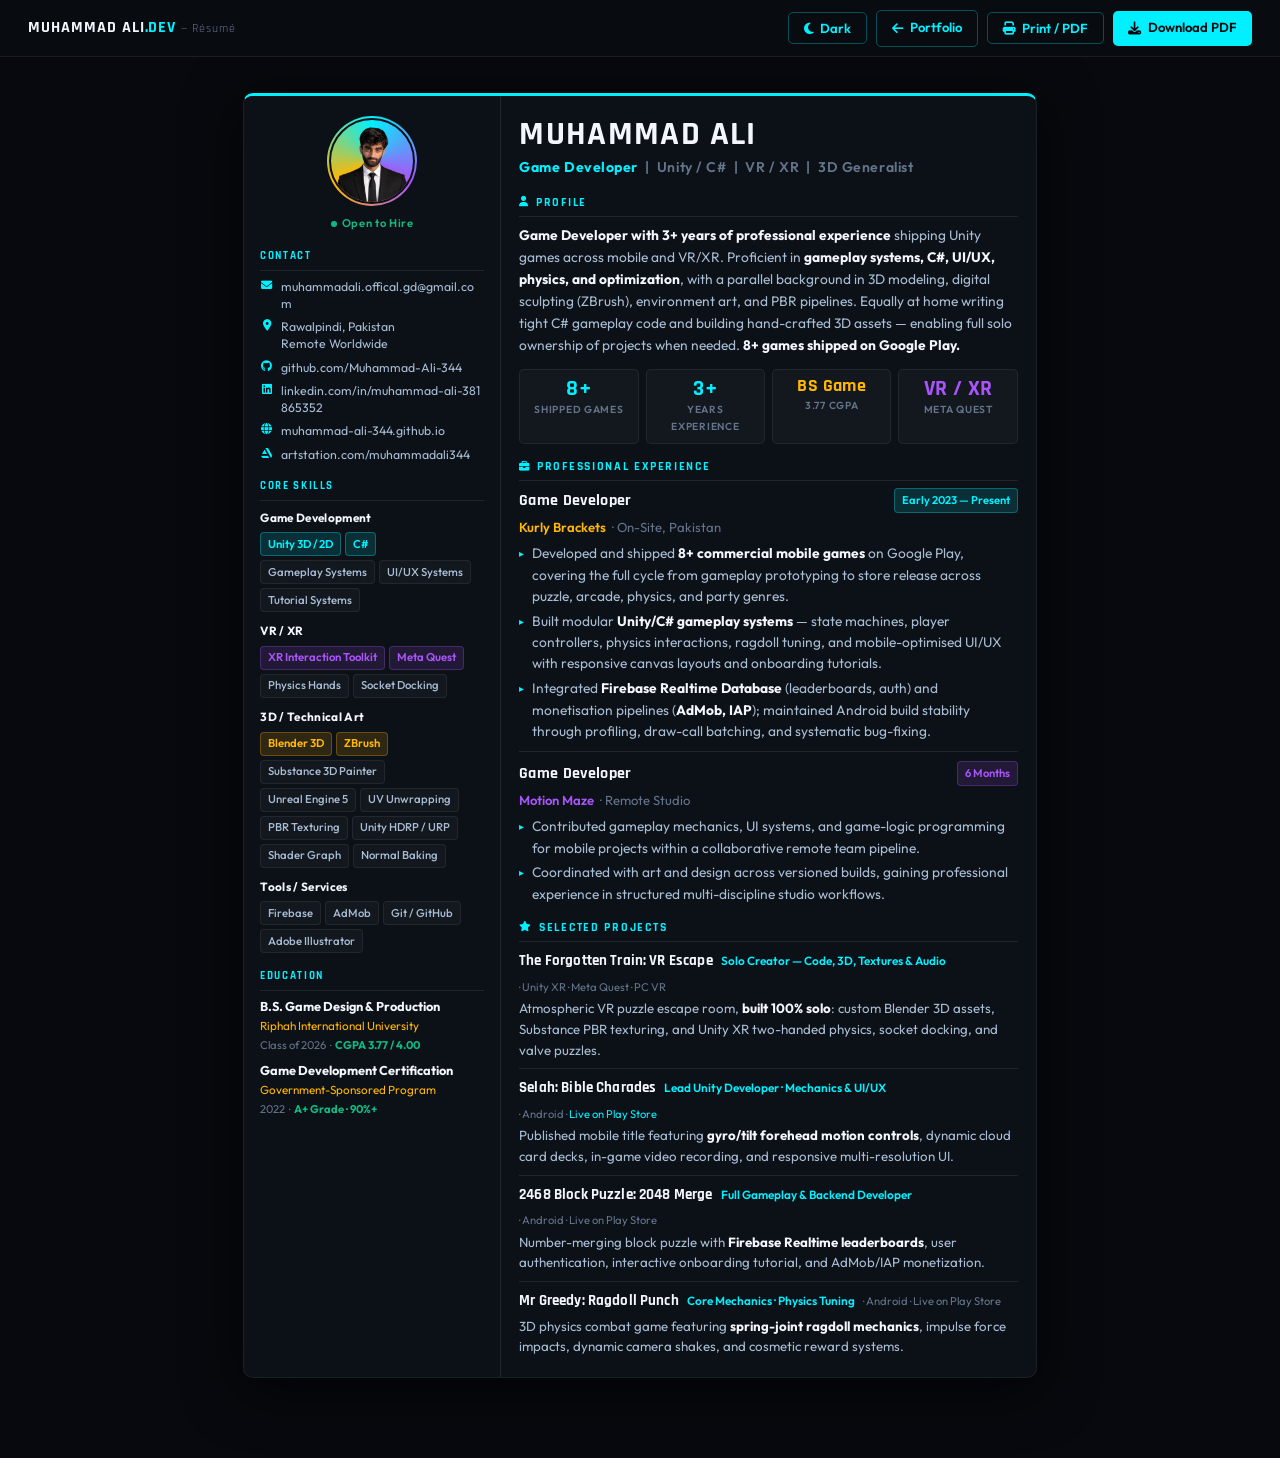
==== cv.html @ cc7f24a0 "Visual Theme Architecture" ====
<!DOCTYPE html>
<html lang="en">
<head>
  <meta charset="UTF-8">
  <meta name="viewport" content="width=device-width, initial-scale=1.0">
  <meta name="description" content="Muhammad Ali — Game Developer & 3D Generalist. Resume / CV.">
  <title>Muhammad Ali — CV</title>

  <!-- Early Theme Detection to match portfolio and prevent FOUC -->
  <script>
    (function() {
      try {
        const savedTheme = localStorage.getItem('portfolio-theme');
        if (savedTheme === 'light') {
          document.documentElement.setAttribute('data-theme', 'light');
        } else {
          document.documentElement.setAttribute('data-theme', 'dark');
        }
      } catch (e) {}
    })();
  </script>

  <link rel="preconnect" href="https://fonts.googleapis.com">
  <link rel="preconnect" href="https://fonts.gstatic.com" crossorigin>
  <link href="https://fonts.googleapis.com/css2?family=Outfit:wght@300;400;500;600;700&family=Rajdhani:wght@600;700;800&display=swap" rel="stylesheet">
  <link rel="stylesheet" href="https://cdnjs.cloudflare.com/ajax/libs/font-awesome/6.4.0/css/all.min.css">

  <style>
    /* ============================================================
       THEME VARIABLES — Exact match to portfolio design tokens
       Default / Dark Mode:
       ============================================================ */
    :root,
    [data-theme="dark"] {
      /* Backgrounds */
      --bg-page:        #07090e;
      --bg-sidebar:     #0c1017;
      --bg-main:        #0c1017;
      --bg-card:        rgba(255, 255, 255, 0.03);
      --bg-bar:         rgba(9, 12, 18, 0.94);
      --box-shadow:     0 10px 56px rgba(0, 0, 0, 0.75);

      /* Accents */
      --cyan:           #00f0ff;
      --cyan-dim:       rgba(0, 240, 255, 0.14);
      --cyan-border:    rgba(0, 240, 255, 0.30);
      --amber:          #ffb703;
      --amber-dim:      rgba(255, 183, 3, 0.14);
      --amber-border:   rgba(255, 183, 3, 0.28);
      --purple:         #a855f7;
      --purple-dim:     rgba(168, 85, 247, 0.14);
      --purple-border:  rgba(168, 85, 247, 0.28);
      --green:          #10b981;

      /* Text */
      --t-hi:           #f3f6fc;
      --t-body:         #a8bdd4;
      --t-dim:          #64748b;
      --t-inv:          #07090e;

      /* Borders */
      --b-soft:         rgba(255, 255, 255, 0.07);
      --b-rule:         rgba(255, 255, 255, 0.09);
      --photo-border:   #0c1017;
    }

    /* ============================================================
       LIGHT THEME — Exact match to portfolio light theme
       ============================================================ */
    [data-theme="light"] {
      /* Pure White & Clean Slate Palette matching portfolio */
      --bg-page:        #f4f6fb;
      --bg-sidebar:     #f8fafc;
      --bg-main:        #ffffff;
      --bg-card:        rgba(15, 23, 42, 0.035);
      --bg-bar:         rgba(255, 255, 255, 0.95);
      --box-shadow:     0 12px 40px rgba(15, 23, 42, 0.08);

      /* High-Contrast Accessible Cyber Accents matching portfolio */
      --cyan:           #0077b6;
      --cyan-dim:       rgba(0, 119, 182, 0.10);
      --cyan-border:    rgba(0, 119, 182, 0.28);
      --amber:          #d97706;
      --amber-dim:      rgba(217, 119, 6, 0.12);
      --amber-border:   rgba(217, 119, 6, 0.28);
      --purple:         #7c3aed;
      --purple-dim:     rgba(124, 58, 237, 0.10);
      --purple-border:  rgba(124, 58, 237, 0.28);
      --green:          #059669;

      /* High-Contrast Dark Typography matching portfolio */
      --t-hi:           #090d16;
      --t-body:         #334155;
      --t-dim:          #64748b;
      --t-inv:          #ffffff;

      /* Subtle Light Borders */
      --b-soft:         rgba(15, 23, 42, 0.08);
      --b-rule:         rgba(15, 23, 42, 0.10);
      --photo-border:   #f8fafc;
    }

    /* Type & Layout Constants */
    :root {
      --f-head:       'Rajdhani', sans-serif;
      --f-body:       'Outfit', sans-serif;
      --r-sm:         5px;
      --r-md:         10px;
      --page-w:       210mm;
      --sidebar-w:    68mm;
    }

    /* ============================================================
       RESET & SMOOTH TRANSITION
       ============================================================ */
    *, *::before, *::after { box-sizing: border-box; margin: 0; padding: 0; }

    /* Base = 16px. Every rem value in the file is relative to this. */
    html { font-size: 16px; }

    body {
      font-family: var(--f-body);
      background: var(--bg-page);
      color: var(--t-body);
      line-height: 1.65;
      -webkit-font-smoothing: antialiased;
      transition: background-color 0.3s ease, color 0.3s ease;
    }
    a { color: var(--cyan); text-decoration: none; transition: color 0.2s ease; }
    a:hover { text-decoration: underline; }
    ul { list-style: none; }

    /* ============================================================
       WEB ACTION BAR  (hidden at print)
       ============================================================ */
    .web-bar {
      position: sticky; top: 0; z-index: 50;
      display: flex; align-items: center; justify-content: space-between;
      padding: 0.6rem 1.75rem;
      background: var(--bg-bar);
      backdrop-filter: blur(14px);
      -webkit-backdrop-filter: blur(14px);
      border-bottom: 1px solid var(--b-soft);
      gap: 1rem;
      transition: background-color 0.3s ease, border-color 0.3s ease;
    }
    .web-bar-brand {
      font-family: var(--f-head); font-size: 1rem; font-weight: 700;
      color: var(--t-hi); letter-spacing: 0.06em;
      transition: color 0.3s ease;
    }
    .web-bar-brand span { color: var(--cyan); }
    .web-bar-actions { display: flex; gap: 0.55rem; align-items: center; }
    .wb-btn {
      display: inline-flex; align-items: center; gap: 0.4rem;
      padding: 0.42rem 0.95rem; border-radius: var(--r-sm);
      font-family: var(--f-body); font-size: 0.82rem; font-weight: 600;
      cursor: pointer; border: none; transition: all 0.25s ease; text-decoration: none;
    }
    .wb-outline {
      background: transparent; border: 1px solid var(--cyan-border); color: var(--cyan);
    }
    .wb-outline:hover { background: var(--cyan-dim); text-decoration: none; }
    .wb-solid { background: var(--cyan); color: var(--t-inv); }
    .wb-solid:hover { background: #00cde8; text-decoration: none; }

    [data-theme="light"] .wb-solid:hover {
      background: #0284c7;
    }

    /* ============================================================
       PAGE WRAPPER
       ============================================================ */
    .page-wrap {
      display: flex; justify-content: center; align-items: flex-start;
      padding: 2.25rem 1rem 5rem;
    }

    /* ============================================================
       THE A4 SHEET
       ============================================================ */
    .cv-sheet {
      width: var(--page-w);
      display: grid;
      grid-template-columns: var(--sidebar-w) 1fr;
      background: var(--bg-main);
      box-shadow: var(--box-shadow);
      border: 1px solid var(--b-soft);
      border-top: 3px solid var(--cyan);
      border-radius: var(--r-md);
      overflow: hidden;
      transition: background-color 0.3s ease, border-color 0.3s ease, box-shadow 0.3s ease;
    }

    /* ============================================================
       SIDEBAR
       ============================================================ */
    .cv-sidebar {
      background: var(--bg-sidebar);
      border-right: 1px solid var(--b-rule);
      padding: 20px 16px 20px;
      display: flex;
      flex-direction: column;
      gap: 15px;
      transition: background-color 0.3s ease, border-color 0.3s ease;
    }

    /* --- Photo --- */
    .photo-wrap {
      display: flex; flex-direction: column; align-items: center; gap: 8px;
    }
    .photo-ring {
      width: 90px; height: 90px;
      border-radius: 50%;
      padding: 2px;
      background: conic-gradient(from 0deg, var(--cyan), var(--purple), var(--amber), var(--cyan));
      flex-shrink: 0;
    }
    .photo-ring img {
      width: 100%; height: 100%;
      border-radius: 50%;
      object-fit: cover;
      object-position: center top;
      display: block;
      border: 2px solid var(--bg-sidebar);
    }
    .avail-dot {
      display: flex; align-items: center; gap: 5px;
      font-size: 0.7rem; font-weight: 600; color: var(--green);
      letter-spacing: 0.06em;
    }
    .avail-dot::before {
      content: ''; width: 6px; height: 6px; border-radius: 50%;
      background: var(--green); flex-shrink: 0;
    }

    /* --- Sidebar section label --- */
    .sb-label {
      font-family: var(--f-head);
      font-size: 0.68rem; font-weight: 700;             /* 10.9px */
      letter-spacing: 0.15em; text-transform: uppercase;
      color: var(--cyan); margin-bottom: 7px;
      padding-bottom: 4px;
      border-bottom: 1px solid var(--b-rule);
    }

    /* --- Contact list --- */
    .contact-list { display: flex; flex-direction: column; gap: 6px; }
    .contact-item {
      display: flex; align-items: flex-start; gap: 8px;
      font-size: 0.77rem;                               /* 12.3px */
      color: var(--t-body); line-height: 1.4;
    }
    .contact-item i {
      color: var(--cyan); font-size: 0.7rem; width: 13px;
      text-align: center; margin-top: 2px; flex-shrink: 0;
    }
    .contact-item a { color: var(--t-body); word-break: break-all; }
    .contact-item a:hover { color: var(--cyan); text-decoration: none; }

    /* --- Skills --- */
    .skill-group { margin-bottom: 9px; }
    .skill-group:last-child { margin-bottom: 0; }
    .skill-group-name {
      font-size: 0.74rem; font-weight: 700;             /* 11.8px */
      color: var(--t-hi); margin-bottom: 5px; letter-spacing: 0.03em;
    }
    .skill-tags { display: flex; flex-wrap: wrap; gap: 4px; }
    .sk {
      display: inline-block;
      padding: 2.5px 7px;
      border-radius: 4px;
      font-size: 0.71rem; font-weight: 500;             /* 11.4px */
      background: var(--bg-card);
      border: 1px solid var(--b-soft);
      color: var(--t-body);
      white-space: nowrap;
      line-height: 1.5;
      transition: background-color 0.2s ease, border-color 0.2s ease, color 0.2s ease;
    }
    .sk-hi {
      background: var(--cyan-dim);
      border-color: var(--cyan-border);
      color: var(--cyan);
      font-weight: 600;
    }
    .sk-amber {
      background: var(--amber-dim);
      border-color: var(--amber-border);
      color: var(--amber);
      font-weight: 600;
    }
    .sk-purple {
      background: var(--purple-dim);
      border-color: var(--purple-border);
      color: var(--purple);
      font-weight: 600;
    }

    /* --- Education in sidebar --- */
    .edu-block { margin-bottom: 9px; }
    .edu-block:last-child { margin-bottom: 0; }
    .edu-degree {
      font-size: 0.8rem; font-weight: 700;              /* 12.8px */
      color: var(--t-hi); line-height: 1.3;
    }
    .edu-school {
      font-size: 0.73rem; color: var(--amber);          /* 11.7px */
      margin-bottom: 2px; margin-top: 1px;
    }
    .edu-meta { font-size: 0.7rem; color: var(--t-dim); line-height: 1.45; }
    .edu-gpa { color: var(--green); font-weight: 700; }

    /* ============================================================
       MAIN COLUMN
       ============================================================ */
    .cv-main {
      padding: 20px 18px 20px;
      display: flex; flex-direction: column; gap: 13px;
    }

    /* --- Name / Title block --- */
    .cv-name {
      font-family: var(--f-head);
      font-size: 2.15rem; font-weight: 800;             /* 34.4px */
      color: var(--t-hi); letter-spacing: 0.04em;
      line-height: 1.05;
    }
    .cv-title {
      font-size: 0.88rem; font-weight: 600;             /* 14px */
      color: var(--t-dim); letter-spacing: 0.04em;
      margin-top: 4px;
    }
    .cv-title strong { color: var(--cyan); font-weight: 700; }

    /* --- Section label (main column) --- */
    .sec-label {
      font-family: var(--f-head);
      font-size: 0.72rem; font-weight: 700;             /* 11.5px */
      letter-spacing: 0.15em; text-transform: uppercase;
      color: var(--cyan); margin-bottom: 7px;
      padding-bottom: 4px;
      border-bottom: 1px solid var(--b-rule);
      display: flex; align-items: center; gap: 6px;
    }
    .sec-label i { font-size: 0.65rem; }

    /* --- Summary --- */
    .summary-text {
      font-size: 0.86rem; color: var(--t-body); line-height: 1.6; /* 13.8px */
    }
    .summary-text strong { color: var(--t-hi); }

    /* --- Highlights row --- */
    .highlights {
      display: grid; grid-template-columns: repeat(4, 1fr);
      gap: 7px;
    }
    .hl-card {
      background: var(--bg-card);
      border: 1px solid var(--b-soft);
      border-radius: var(--r-sm);
      padding: 7px 8px;
      text-align: center;
    }
    .hl-num {
      font-family: var(--f-head);
      font-size: 1.35rem; font-weight: 800;             /* 21.6px */
      color: var(--cyan); letter-spacing: 0.02em;
      line-height: 1.1;
    }
    .hl-num.amber { color: var(--amber); }
    .hl-num.purple { color: var(--purple); }
    .hl-desc {
      font-size: 0.64rem; color: var(--t-dim);          /* 10.2px */
      font-weight: 600; letter-spacing: 0.07em; margin-top: 2px;
      text-transform: uppercase;
    }

    /* --- Experience --- */
    .exp-block { margin-bottom: 8px; }
    .exp-block:last-child { margin-bottom: 0; }
    .exp-header {
      display: flex; justify-content: space-between;
      align-items: flex-start; flex-wrap: wrap; gap: 4px;
      margin-bottom: 2px;
    }
    .exp-role {
      font-family: var(--f-head);
      font-size: 1rem; font-weight: 700;                /* 16px */
      color: var(--t-hi); letter-spacing: 0.02em;
    }
    .exp-date {
      font-size: 0.7rem; font-weight: 600; color: var(--cyan); /* 11.2px */
      background: var(--cyan-dim); border: 1px solid var(--cyan-border);
      padding: 2px 7px; border-radius: 4px; white-space: nowrap; flex-shrink: 0;
      transition: background-color 0.2s ease, border-color 0.2s ease, color 0.2s ease;
    }
    .exp-date-purple {
      background: var(--purple-dim);
      border-color: var(--purple-border);
      color: var(--purple);
    }
    .exp-company {
      font-size: 0.82rem; color: var(--amber); font-weight: 600; /* 13.1px */
      margin-bottom: 5px;
    }
    .exp-company span { color: var(--t-dim); font-weight: 400; }
    .exp-bullets { padding-left: 0; }
    .exp-bullets li {
      position: relative; padding-left: 13px;
      font-size: 0.86rem; color: var(--t-body); line-height: 1.55; /* 13.8px */
      margin-bottom: 3.5px;
    }
    .exp-bullets li:last-child { margin-bottom: 0; }
    .exp-bullets li::before {
      content: '▸'; position: absolute; left: 0;
      color: var(--cyan); font-size: 0.65rem; top: 3px;
    }
    .exp-bullets li strong { color: var(--t-hi); }

    /* --- Divider between exp blocks --- */
    .exp-divider { border: none; border-top: 1px solid var(--b-rule); margin: 9px 0; }

    /* --- Projects --- */
    .proj-block { margin-bottom: 8px; }
    .proj-block:last-child { margin-bottom: 0; }
    .proj-header {
      display: flex; align-items: baseline; flex-wrap: wrap;
      gap: 4px 8px; margin-bottom: 2px;
    }
    .proj-name {
      font-family: var(--f-head);
      font-size: 0.94rem; font-weight: 700;             /* 15px */
      color: var(--t-hi); letter-spacing: 0.01em;
    }
    .proj-role {
      font-size: 0.74rem; font-weight: 600;             /* 11.8px */
      color: var(--cyan);
    }
    .proj-platform {
      font-size: 0.7rem; color: var(--t-dim);           /* 11.2px */
    }
    .proj-desc {
      font-size: 0.83rem; color: var(--t-body); line-height: 1.55; /* 13.3px */
    }
    .proj-desc strong { color: var(--t-hi); }

    .proj-divider { border: none; border-top: 1px solid var(--b-rule); margin: 7px 0; }

    /* ============================================================
       RESPONSIVE — tablet / mobile
       ============================================================ */
    @media (max-width: 700px) {
      .page-wrap { padding: 0; }
      .cv-sheet {
        width: 100%;
        grid-template-columns: 1fr;
        border-radius: 0;
        border-top-width: 3px;
      }
      .cv-sidebar {
        border-right: none;
        border-bottom: 1px solid var(--b-rule);
        padding: 22px 18px;
      }
      .photo-wrap { flex-direction: row; align-items: center; gap: 14px; }
      .cv-main { padding: 22px 18px; }
      .highlights { grid-template-columns: repeat(2, 1fr); }
      .exp-header { flex-direction: column; gap: 3px; }
    }

    @media (max-width: 420px) {
      .cv-name { font-size: 1.85rem; }
    }

    /* ============================================================
       PRINT / PDF
       — Professional ink-friendly white layout for print & PDF
       — Ensures maximum readability and zero ink waste
       ============================================================ */
    @media print {
      @page {
        size: A4;
        margin: 0;
      }

      * {
        -webkit-print-color-adjust: exact !important;
        print-color-adjust: exact !important;
      }

      html {
        font-size: 13px;
      }

      body {
        width: 210mm;
        background: #ffffff !important;
        color: #0f172a !important;
      }

      .web-bar { display: none !important; }

      .page-wrap {
        padding: 0;
        display: block;
      }

      .cv-sheet {
        width: 210mm;
        box-shadow: none !important;
        border-radius: 0 !important;
        border: none !important;
        border-top: 3px solid #0077b6 !important;
        background: #ffffff !important;
        min-height: unset;
        max-height: unset;
        overflow: visible;
      }

      .cv-sidebar {
        background: #f8fafc !important;
        border-right: 1px solid #e2e8f0 !important;
      }

      .photo-ring img {
        border-color: #f8fafc !important;
      }

      /* Clean print typography */
      .cv-name, .exp-role, .proj-name, .edu-degree, .skill-group-name {
        color: #090d16 !important;
      }

      .cv-title, .edu-meta, .proj-platform, .exp-company span, .hl-desc {
        color: #475569 !important;
      }

      .cv-title strong, .sec-label, .sb-label, .contact-item i, .exp-bullets li::before, .proj-role {
        color: #0077b6 !important;
      }

      .exp-company, .edu-school, .hl-num.amber {
        color: #d97706 !important;
      }

      .summary-text, .exp-bullets li, .proj-desc, .contact-item {
        color: #1e293b !important;
      }

      .hl-card {
        background: #f8fafc !important;
        border: 1px solid #e2e8f0 !important;
      }

      .sk {
        background: #f1f5f9 !important;
        border: 1px solid #e2e8f0 !important;
        color: #334155 !important;
      }

      .sk-hi {
        background: rgba(0, 119, 182, 0.1) !important;
        border-color: rgba(0, 119, 182, 0.3) !important;
        color: #0077b6 !important;
      }

      .sk-amber {
        background: rgba(217, 119, 6, 0.1) !important;
        border-color: rgba(217, 119, 6, 0.3) !important;
        color: #d97706 !important;
      }

      .sk-purple {
        background: rgba(124, 58, 237, 0.1) !important;
        border-color: rgba(124, 58, 237, 0.3) !important;
        color: #7c3aed !important;
      }

      .exp-date {
        background: rgba(0, 119, 182, 0.08) !important;
        border-color: rgba(0, 119, 182, 0.25) !important;
        color: #0077b6 !important;
      }

      .exp-divider, .proj-divider, .sec-label, .sb-label {
        border-color: #e2e8f0 !important;
      }

      /* Keep logical blocks together */
      .highlights { page-break-inside: avoid; break-inside: avoid; }
      .exp-block { page-break-inside: avoid; break-inside: avoid; }
      .proj-block { page-break-inside: avoid; break-inside: avoid; }
      .edu-block { page-break-inside: avoid; break-inside: avoid; }

      /* Prevent orphan headings */
      .sec-label,
      .sb-label { page-break-after: avoid; break-after: avoid; }
    }
  </style>
</head>
<body>

  <!-- WEB-ONLY ACTION BAR -->
  <header class="web-bar" aria-label="Page controls">
    <div class="web-bar-brand">MUHAMMAD ALI<span>.DEV</span> <span style="color:var(--t-dim);font-weight:400;font-size:0.72rem;">— Résumé</span></div>
    <div class="web-bar-actions">
      <button class="wb-btn wb-outline" id="theme-toggle" title="Toggle Dark / Light Mode" aria-label="Toggle Theme">
        <i class="fa-solid fa-moon" id="theme-icon"></i>
        <span id="theme-label">Theme</span>
      </button>
      <a href="index.html" class="wb-btn wb-outline"><i class="fa-solid fa-arrow-left"></i> Portfolio</a>
      <button class="wb-btn wb-outline" onclick="window.print()"><i class="fa-solid fa-print"></i> Print / PDF</button>
      <a href="assets/Muhammad_Ali_Resume.pdf" class="wb-btn wb-solid" download><i class="fa-solid fa-download"></i> Download PDF</a>
    </div>
  </header>

  <div class="page-wrap">
    <article class="cv-sheet" aria-label="Muhammad Ali — Curriculum Vitae">

      <!-- ====================================================
           SIDEBAR
           ==================================================== -->
      <aside class="cv-sidebar" aria-label="Contact and skills">

        <!-- Photo -->
        <div class="photo-wrap">
          <div class="photo-ring">
            <img src="assets/profile.webp"
                 alt="Muhammad Ali"
                 width="82" height="82"
                 fetchpriority="high">
          </div>
          <p class="avail-dot">Open to Hire</p>
        </div>

        <!-- Contact -->
        <section aria-labelledby="sb-contact">
          <h2 class="sb-label" id="sb-contact">Contact</h2>
          <ul class="contact-list">
            <li class="contact-item">
              <i class="fa-solid fa-envelope"></i>
              <a href="mailto:muhammadali.offical.gd@gmail.com">muhammadali.offical.gd@gmail.com</a>
            </li>
            <li class="contact-item">
              <i class="fa-solid fa-location-dot"></i>
              <span>Rawalpindi, Pakistan<br>Remote Worldwide</span>
            </li>
            <li class="contact-item">
              <i class="fa-brands fa-github"></i>
              <a href="https://github.com/Muhammad-Ali-344" target="_blank" rel="noopener noreferrer">github.com/Muhammad-Ali-344</a>
            </li>
            <li class="contact-item">
              <i class="fa-brands fa-linkedin"></i>
              <a href="https://www.linkedin.com/in/muhammad-ali-381865352/" target="_blank" rel="noopener noreferrer">linkedin.com/in/muhammad-ali-381865352</a>
            </li>
            <li class="contact-item">
              <i class="fa-solid fa-globe"></i>
              <a href="https://muhammad-ali-344.github.io" target="_blank" rel="noopener noreferrer">muhammad-ali-344.github.io</a>
            </li>
            <li class="contact-item">
              <i class="fa-brands fa-artstation"></i>
              <a href="https://www.artstation.com/muhammadali344" target="_blank" rel="noopener noreferrer">artstation.com/muhammadali344</a>
            </li>
          </ul>
        </section>

        <!-- Core Skills -->
        <section aria-labelledby="sb-skills">
          <h2 class="sb-label" id="sb-skills">Core Skills</h2>

          <div class="skill-group">
            <div class="skill-group-name">Game Development</div>
            <div class="skill-tags">
              <span class="sk sk-hi">Unity 3D / 2D</span>
              <span class="sk sk-hi">C#</span>
              <span class="sk">Gameplay Systems</span>
              <span class="sk">UI/UX Systems</span>
              <span class="sk">Tutorial Systems</span>
            </div>
          </div>

          <div class="skill-group">
            <div class="skill-group-name">VR / XR</div>
            <div class="skill-tags">
              <span class="sk sk-purple">XR Interaction Toolkit</span>
              <span class="sk sk-purple">Meta Quest</span>
              <span class="sk">Physics Hands</span>
              <span class="sk">Socket Docking</span>
            </div>
          </div>

          <div class="skill-group">
            <div class="skill-group-name">3D / Technical Art</div>
            <div class="skill-tags">
              <span class="sk sk-amber">Blender 3D</span>
              <span class="sk sk-amber">ZBrush</span>
              <span class="sk">Substance 3D Painter</span>
              <span class="sk">Unreal Engine 5</span>
              <span class="sk">UV Unwrapping</span>
              <span class="sk">PBR Texturing</span>
              <span class="sk">Unity HDRP / URP</span>
              <span class="sk">Shader Graph</span>
              <span class="sk">Normal Baking</span>
            </div>
          </div>

          <div class="skill-group">
            <div class="skill-group-name">Tools / Services</div>
            <div class="skill-tags">
              <span class="sk">Firebase</span>
              <span class="sk">AdMob</span>
              <span class="sk">Git / GitHub</span>
              <span class="sk">Adobe Illustrator</span>
            </div>
          </div>
        </section>

        <!-- Education -->
        <section aria-labelledby="sb-edu">
          <h2 class="sb-label" id="sb-edu">Education</h2>

          <div class="edu-block">
            <div class="edu-degree">B.S. Game Design &amp; Production</div>
            <div class="edu-school">Riphah International University</div>
            <div class="edu-meta">
              Class of 2026 &nbsp;·&nbsp; <span class="edu-gpa">CGPA&nbsp;3.77&nbsp;/&nbsp;4.00</span>
            </div>
          </div>

          <div class="edu-block">
            <div class="edu-degree">Game Development Certification</div>
            <div class="edu-school">Government-Sponsored Program</div>
            <div class="edu-meta">2022 &nbsp;·&nbsp; <span class="edu-gpa">A+ Grade · 90%+</span></div>
          </div>
        </section>

      </aside>

      <!-- ====================================================
           MAIN COLUMN
           ==================================================== -->
      <main class="cv-main" aria-label="Resume main content">

        <!-- Name & Title -->
        <header>
          <h1 class="cv-name">MUHAMMAD ALI</h1>
          <p class="cv-title">
            <strong>Game Developer</strong> &nbsp;|&nbsp;
            Unity / C# &nbsp;|&nbsp; VR / XR &nbsp;|&nbsp; 3D Generalist
          </p>
        </header>

        <!-- Summary -->
        <section aria-labelledby="sec-summary">
          <h2 class="sec-label" id="sec-summary"><i class="fa-solid fa-user"></i> Profile</h2>
          <p class="summary-text">
            <strong>Game Developer with 3+ years of professional experience</strong> shipping Unity games across mobile and VR/XR.
            Proficient in <strong>gameplay systems, C#, UI/UX, physics, and optimization</strong>, with a parallel background in
            3D modeling, digital sculpting (ZBrush), environment art, and PBR pipelines.
            Equally at home writing tight C# gameplay code and building hand-crafted 3D assets — enabling full solo ownership
            of projects when needed. <strong>8+ games shipped on Google Play.</strong>
          </p>
        </section>

        <!-- Highlights -->
        <section aria-label="Key achievements">
          <div class="highlights">
            <div class="hl-card">
              <div class="hl-num">8+</div>
              <div class="hl-desc">Shipped Games</div>
            </div>
            <div class="hl-card">
              <div class="hl-num">3+</div>
              <div class="hl-desc">Years Experience</div>
            </div>
            <div class="hl-card">
              <div class="hl-num amber" style="font-size:1.1rem;">BS Game</div>
              <div class="hl-desc">3.77 CGPA</div>
            </div>
            <div class="hl-card">
              <div class="hl-num purple">VR / XR</div>
              <div class="hl-desc">Meta Quest</div>
            </div>
          </div>
        </section>

        <!-- Experience -->
        <section aria-labelledby="sec-exp">
          <h2 class="sec-label" id="sec-exp"><i class="fa-solid fa-briefcase"></i> Professional Experience</h2>

          <!-- Kurly Brackets -->
          <div class="exp-block">
            <div class="exp-header">
              <h3 class="exp-role">Game Developer</h3>
              <span class="exp-date">Early 2023 — Present</span>
            </div>
            <p class="exp-company">
              Kurly Brackets &nbsp;<span>· On-Site, Pakistan</span>
            </p>
            <ul class="exp-bullets">
              <li>Developed and shipped <strong>8+ commercial mobile games</strong> on Google Play, covering the full cycle from gameplay prototyping to store release across puzzle, arcade, physics, and party genres.</li>
              <li>Built modular <strong>Unity/C# gameplay systems</strong> — state machines, player controllers, physics interactions, ragdoll tuning, and mobile-optimised UI/UX with responsive canvas layouts and onboarding tutorials.</li>
              <li>Integrated <strong>Firebase Realtime Database</strong> (leaderboards, auth) and monetisation pipelines (<strong>AdMob, IAP</strong>); maintained Android build stability through profiling, draw-call batching, and systematic bug-fixing.</li>
            </ul>
          </div>

          <hr class="exp-divider">

          <!-- Motion Maze -->
          <div class="exp-block">
            <div class="exp-header">
              <h3 class="exp-role">Game Developer</h3>
              <span class="exp-date exp-date-purple">6 Months</span>
            </div>
            <p class="exp-company" style="color:var(--purple);">
              Motion Maze &nbsp;<span>· Remote Studio</span>
            </p>
            <ul class="exp-bullets">
              <li>Contributed gameplay mechanics, UI systems, and game-logic programming for mobile projects within a collaborative remote team pipeline.</li>
              <li>Coordinated with art and design across versioned builds, gaining professional experience in structured multi-discipline studio workflows.</li>
            </ul>
          </div>
        </section>

        <!-- Selected Projects -->
        <section aria-labelledby="sec-proj">
          <h2 class="sec-label" id="sec-proj"><i class="fa-solid fa-star"></i> Selected Projects</h2>

          <!-- Forgotten Train -->
          <div class="proj-block">
            <div class="proj-header">
              <span class="proj-name">The Forgotten Train: VR Escape</span>
              <span class="proj-role">Solo Creator — Code, 3D, Textures &amp; Audio</span>
              <span class="proj-platform">· Unity XR · Meta Quest · PC VR</span>
            </div>
            <p class="proj-desc">
              Atmospheric VR puzzle escape room, <strong>built 100% solo</strong>: custom Blender 3D assets, Substance PBR texturing, and Unity XR two-handed physics, socket docking, and valve puzzles.
            </p>
          </div>

          <hr class="proj-divider">

          <!-- Selah -->
          <div class="proj-block">
            <div class="proj-header">
              <span class="proj-name">Selah: Bible Charades</span>
              <span class="proj-role">Lead Unity Developer · Mechanics &amp; UI/UX</span>
              <span class="proj-platform">· Android · <a href="https://play.google.com/store/apps/details?id=com.selah.bible.headsup.quiz.games" target="_blank" rel="noopener noreferrer">Live on Play Store</a></span>
            </div>
            <p class="proj-desc">
              Published mobile title featuring <strong>gyro/tilt forehead motion controls</strong>, dynamic cloud card decks, in-game video recording, and responsive multi-resolution UI.
            </p>
          </div>

          <hr class="proj-divider">

          <!-- 2468 Block Puzzle -->
          <div class="proj-block">
            <div class="proj-header">
              <span class="proj-name">2468 Block Puzzle: 2048 Merge</span>
              <span class="proj-role">Full Gameplay &amp; Backend Developer</span>
              <span class="proj-platform">· Android · Live on Play Store</span>
            </div>
            <p class="proj-desc">
              Number-merging block puzzle with <strong>Firebase Realtime leaderboards</strong>, user authentication, interactive onboarding tutorial, and AdMob/IAP monetization.
            </p>
          </div>

          <hr class="proj-divider">

          <!-- Mr Greedy -->
          <div class="proj-block">
            <div class="proj-header">
              <span class="proj-name">Mr Greedy: Ragdoll Punch</span>
              <span class="proj-role">Core Mechanics · Physics Tuning</span>
              <span class="proj-platform">· Android · Live on Play Store</span>
            </div>
            <p class="proj-desc">
              3D physics combat game featuring <strong>spring-joint ragdoll mechanics</strong>, impulse force impacts, dynamic camera shakes, and cosmetic reward systems.
            </p>
          </div>

        </section>

      </main>
    </article>
  </div>

  <!-- Theme Toggle & Storage Sync Script -->
  <script>
    (function() {
      const toggleBtn = document.getElementById('theme-toggle');
      const icon = document.getElementById('theme-icon');
      const label = document.getElementById('theme-label');

      function updateToggleUI(theme) {
        if (!icon || !label) return;
        if (theme === 'light') {
          icon.className = 'fa-solid fa-sun';
          label.textContent = 'Light';
          if (toggleBtn) toggleBtn.setAttribute('title', 'Switch to Dark Mode');
        } else {
          icon.className = 'fa-solid fa-moon';
          label.textContent = 'Dark';
          if (toggleBtn) toggleBtn.setAttribute('title', 'Switch to Light Mode');
        }
      }

      function setTheme(theme) {
        document.documentElement.setAttribute('data-theme', theme);
        try {
          localStorage.setItem('portfolio-theme', theme);
        } catch (e) {}
        updateToggleUI(theme);
      }

      const currentTheme = document.documentElement.getAttribute('data-theme') || 'dark';
      updateToggleUI(currentTheme);

      if (toggleBtn) {
        toggleBtn.addEventListener('click', function() {
          const active = document.documentElement.getAttribute('data-theme');
          const next = active === 'light' ? 'dark' : 'light';
          setTheme(next);
        });
      }

      // Sync across browser tabs if theme is changed in portfolio
      window.addEventListener('storage', function(e) {
        if (e.key === 'portfolio-theme' && e.newValue) {
          document.documentElement.setAttribute('data-theme', e.newValue);
          updateToggleUI(e.newValue);
        }
      });
    })();
  </script>
</body>
</html>
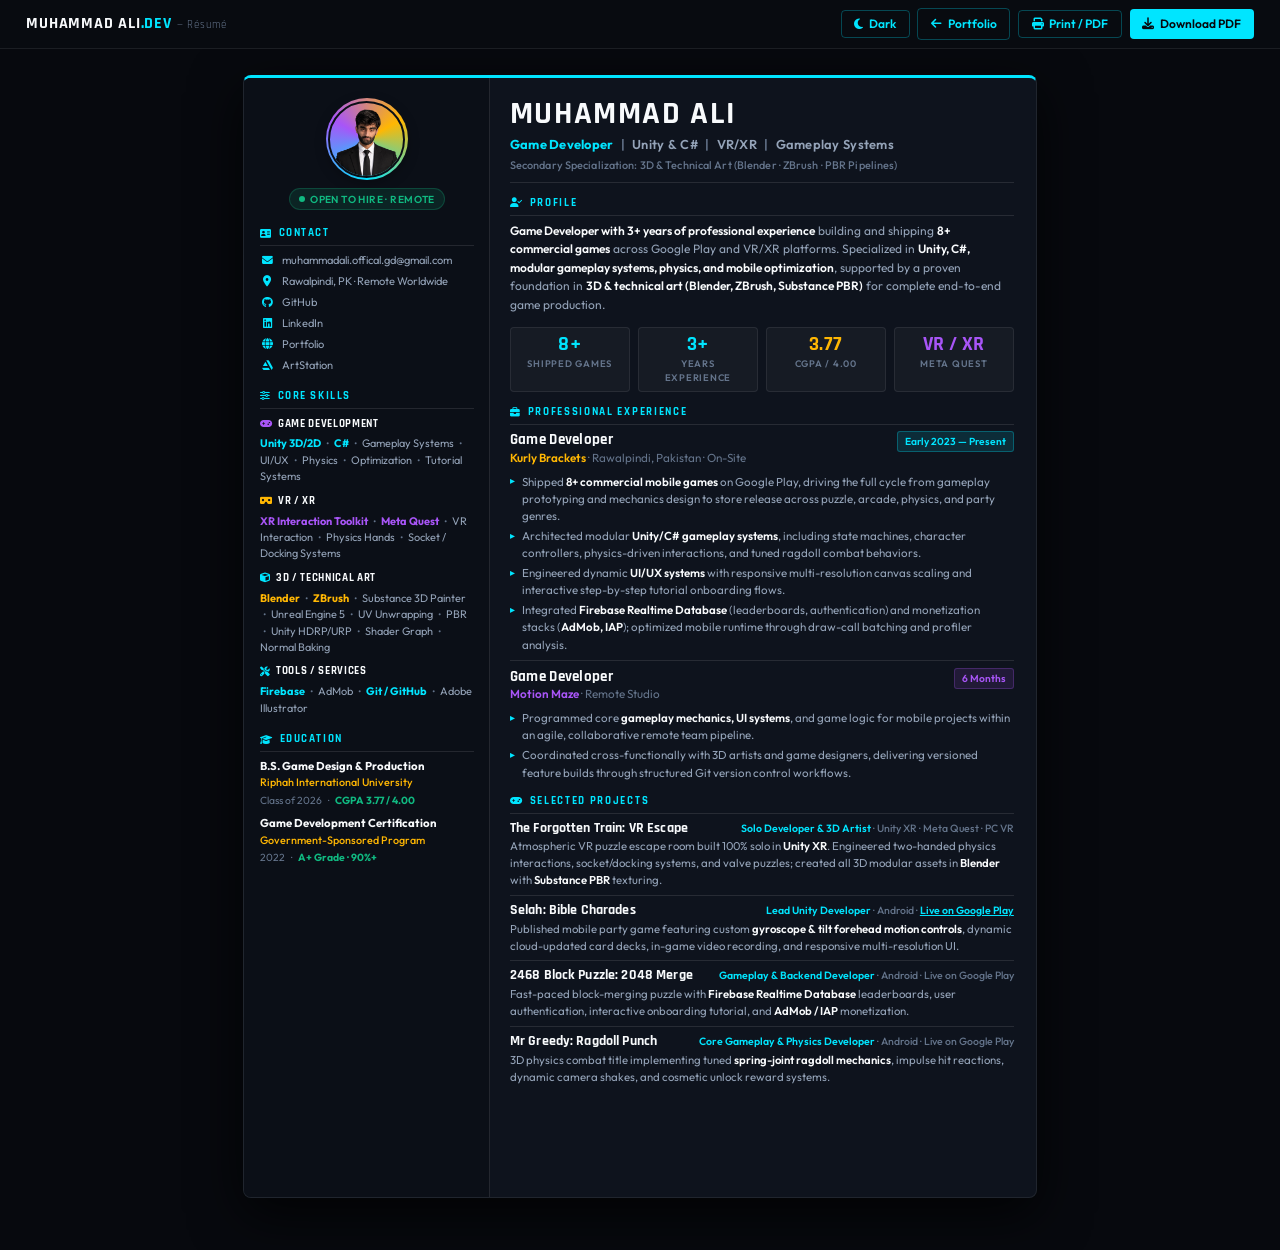
==== commit 5f9a7e23: "Clear Professional Hierarchy & Positioning" ====
--- a/cv.html
+++ b/cv.html
@@ -3,8 +3,8 @@
 <head>
   <meta charset="UTF-8">
   <meta name="viewport" content="width=device-width, initial-scale=1.0">
-  <meta name="description" content="Muhammad Ali — Game Developer & 3D Generalist. Resume / CV.">
-  <title>Muhammad Ali — CV</title>
+  <meta name="description" content="Muhammad Ali — Game Developer | Unity & C# | VR/XR | Gameplay Systems. Professional Curriculum Vitae.">
+  <title>Muhammad Ali — Game Developer CV</title>
 
   <!-- Early Theme Detection to match portfolio and prevent FOUC -->
   <script>
@@ -27,169 +27,170 @@
 
   <style>
     /* ============================================================
-       THEME VARIABLES — Exact match to portfolio design tokens
+       THEME VARIABLES
        Default / Dark Mode:
        ============================================================ */
     :root,
     [data-theme="dark"] {
-      /* Backgrounds */
       --bg-page:        #07090e;
-      --bg-sidebar:     #0c1017;
-      --bg-main:        #0c1017;
-      --bg-card:        rgba(255, 255, 255, 0.03);
+      --bg-sidebar:     #0b0f17;
+      --bg-main:        #0e131d;
+      --bg-card:        rgba(255, 255, 255, 0.035);
       --bg-bar:         rgba(9, 12, 18, 0.94);
-      --box-shadow:     0 10px 56px rgba(0, 0, 0, 0.75);
+      --box-shadow:     0 16px 52px rgba(0, 0, 0, 0.75);
 
       /* Accents */
-      --cyan:           #00f0ff;
-      --cyan-dim:       rgba(0, 240, 255, 0.14);
-      --cyan-border:    rgba(0, 240, 255, 0.30);
+      --cyan:           #00e5ff;
+      --cyan-dim:       rgba(0, 229, 255, 0.12);
+      --cyan-border:    rgba(0, 229, 255, 0.28);
       --amber:          #ffb703;
-      --amber-dim:      rgba(255, 183, 3, 0.14);
-      --amber-border:   rgba(255, 183, 3, 0.28);
+      --amber-dim:      rgba(255, 183, 3, 0.12);
+      --amber-border:   rgba(255, 183, 3, 0.26);
       --purple:         #a855f7;
-      --purple-dim:     rgba(168, 85, 247, 0.14);
-      --purple-border:  rgba(168, 85, 247, 0.28);
+      --purple-dim:     rgba(168, 85, 247, 0.12);
+      --purple-border:  rgba(168, 85, 247, 0.26);
       --green:          #10b981;
+      --green-dim:      rgba(16, 185, 129, 0.12);
 
       /* Text */
-      --t-hi:           #f3f6fc;
-      --t-body:         #a8bdd4;
+      --t-hi:           #f8fafc;
+      --t-body:         #94a3b8;
       --t-dim:          #64748b;
       --t-inv:          #07090e;
 
       /* Borders */
-      --b-soft:         rgba(255, 255, 255, 0.07);
-      --b-rule:         rgba(255, 255, 255, 0.09);
-      --photo-border:   #0c1017;
+      --b-soft:         rgba(255, 255, 255, 0.08);
+      --b-rule:         rgba(255, 255, 255, 0.10);
+      --photo-border:   #0b0f17;
     }
 
     /* ============================================================
-       LIGHT THEME — Exact match to portfolio light theme
+       LIGHT THEME
        ============================================================ */
     [data-theme="light"] {
-      /* Pure White & Clean Slate Palette matching portfolio */
-      --bg-page:        #f4f6fb;
+      --bg-page:        #f1f5f9;
       --bg-sidebar:     #f8fafc;
       --bg-main:        #ffffff;
-      --bg-card:        rgba(15, 23, 42, 0.035);
-      --bg-bar:         rgba(255, 255, 255, 0.95);
-      --box-shadow:     0 12px 40px rgba(15, 23, 42, 0.08);
-
-      /* High-Contrast Accessible Cyber Accents matching portfolio */
-      --cyan:           #0077b6;
-      --cyan-dim:       rgba(0, 119, 182, 0.10);
-      --cyan-border:    rgba(0, 119, 182, 0.28);
-      --amber:          #d97706;
-      --amber-dim:      rgba(217, 119, 6, 0.12);
-      --amber-border:   rgba(217, 119, 6, 0.28);
+      --bg-card:        #f1f5f9;
+      --bg-bar:         rgba(255, 255, 255, 0.96);
+      --box-shadow:     0 12px 36px rgba(15, 23, 42, 0.08);
+
+      /* High-Contrast Accessible Accents */
+      --cyan:           #0284c7;
+      --cyan-dim:       rgba(2, 132, 199, 0.10);
+      --cyan-border:    rgba(2, 132, 199, 0.28);
+      --amber:          #b45309;
+      --amber-dim:      rgba(180, 83, 9, 0.10);
+      --amber-border:   rgba(180, 83, 9, 0.28);
       --purple:         #7c3aed;
       --purple-dim:     rgba(124, 58, 237, 0.10);
       --purple-border:  rgba(124, 58, 237, 0.28);
       --green:          #059669;
-
-      /* High-Contrast Dark Typography matching portfolio */
+      --green-dim:      rgba(5, 150, 105, 0.10);
+
+      /* Typography */
       --t-hi:           #090d16;
       --t-body:         #334155;
       --t-dim:          #64748b;
       --t-inv:          #ffffff;
 
-      /* Subtle Light Borders */
-      --b-soft:         rgba(15, 23, 42, 0.08);
-      --b-rule:         rgba(15, 23, 42, 0.10);
+      /* Borders */
+      --b-soft:         #e2e8f0;
+      --b-rule:         #e2e8f0;
       --photo-border:   #f8fafc;
     }
 
-    /* Type & Layout Constants */
+    /* Layout Constants */
     :root {
       --f-head:       'Rajdhani', sans-serif;
-      --f-body:       'Outfit', sans-serif;
-      --r-sm:         5px;
-      --r-md:         10px;
+      --f-body:       'Outfit', -apple-system, BlinkMacSystemFont, 'Segoe UI', Roboto, sans-serif;
+      --r-sm:         4px;
+      --r-md:         8px;
       --page-w:       210mm;
-      --sidebar-w:    68mm;
-    }
-
-    /* ============================================================
-       RESET & SMOOTH TRANSITION
-       ============================================================ */
+      --sidebar-w:    65mm;
+    }
+
+    /* Reset */
     *, *::before, *::after { box-sizing: border-box; margin: 0; padding: 0; }
 
-    /* Base = 16px. Every rem value in the file is relative to this. */
-    html { font-size: 16px; }
+    html {
+      font-size: 15px;
+      -webkit-font-smoothing: antialiased;
+      -moz-osx-font-smoothing: grayscale;
+    }
 
     body {
       font-family: var(--f-body);
       background: var(--bg-page);
       color: var(--t-body);
-      line-height: 1.65;
-      -webkit-font-smoothing: antialiased;
-      transition: background-color 0.3s ease, color 0.3s ease;
-    }
-    a { color: var(--cyan); text-decoration: none; transition: color 0.2s ease; }
+      line-height: 1.5;
+      transition: background-color 0.25s ease, color 0.25s ease;
+    }
+
+    a {
+      color: var(--cyan);
+      text-decoration: none;
+      transition: color 0.15s ease;
+    }
     a:hover { text-decoration: underline; }
     ul { list-style: none; }
 
     /* ============================================================
-       WEB ACTION BAR  (hidden at print)
+       WEB ACTION BAR (Hidden in Print)
        ============================================================ */
     .web-bar {
       position: sticky; top: 0; z-index: 50;
       display: flex; align-items: center; justify-content: space-between;
-      padding: 0.6rem 1.75rem;
+      padding: 0.55rem 1.75rem;
       background: var(--bg-bar);
-      backdrop-filter: blur(14px);
-      -webkit-backdrop-filter: blur(14px);
+      backdrop-filter: blur(12px);
+      -webkit-backdrop-filter: blur(12px);
       border-bottom: 1px solid var(--b-soft);
       gap: 1rem;
-      transition: background-color 0.3s ease, border-color 0.3s ease;
     }
     .web-bar-brand {
-      font-family: var(--f-head); font-size: 1rem; font-weight: 700;
-      color: var(--t-hi); letter-spacing: 0.06em;
-      transition: color 0.3s ease;
+      font-family: var(--f-head); font-size: 1.05rem; font-weight: 700;
+      color: var(--t-hi); letter-spacing: 0.05em;
     }
     .web-bar-brand span { color: var(--cyan); }
-    .web-bar-actions { display: flex; gap: 0.55rem; align-items: center; }
+    .web-bar-actions { display: flex; gap: 0.5rem; align-items: center; }
     .wb-btn {
-      display: inline-flex; align-items: center; gap: 0.4rem;
-      padding: 0.42rem 0.95rem; border-radius: var(--r-sm);
-      font-family: var(--f-body); font-size: 0.82rem; font-weight: 600;
-      cursor: pointer; border: none; transition: all 0.25s ease; text-decoration: none;
+      display: inline-flex; align-items: center; gap: 0.38rem;
+      padding: 0.38rem 0.85rem; border-radius: var(--r-sm);
+      font-family: var(--f-body); font-size: 0.8rem; font-weight: 600;
+      cursor: pointer; border: none; transition: all 0.2s ease; text-decoration: none;
     }
     .wb-outline {
       background: transparent; border: 1px solid var(--cyan-border); color: var(--cyan);
     }
     .wb-outline:hover { background: var(--cyan-dim); text-decoration: none; }
     .wb-solid { background: var(--cyan); color: var(--t-inv); }
-    .wb-solid:hover { background: #00cde8; text-decoration: none; }
-
-    [data-theme="light"] .wb-solid:hover {
-      background: #0284c7;
-    }
+    .wb-solid:hover { background: #00b4d8; text-decoration: none; }
 
     /* ============================================================
-       PAGE WRAPPER
+       PAGE CONTAINER
        ============================================================ */
     .page-wrap {
       display: flex; justify-content: center; align-items: flex-start;
-      padding: 2.25rem 1rem 5rem;
+      padding: 1.75rem 1rem 3.5rem;
     }
 
     /* ============================================================
-       THE A4 SHEET
+       A4 CV SHEET
+       210mm x 297mm exactly
        ============================================================ */
     .cv-sheet {
       width: var(--page-w);
+      min-height: 297mm;
       display: grid;
       grid-template-columns: var(--sidebar-w) 1fr;
       background: var(--bg-main);
       box-shadow: var(--box-shadow);
       border: 1px solid var(--b-soft);
-      border-top: 3px solid var(--cyan);
+      border-top: 3.5px solid var(--cyan);
       border-radius: var(--r-md);
       overflow: hidden;
-      transition: background-color 0.3s ease, border-color 0.3s ease, box-shadow 0.3s ease;
+      position: relative;
     }
 
     /* ============================================================
@@ -198,203 +199,336 @@
     .cv-sidebar {
       background: var(--bg-sidebar);
       border-right: 1px solid var(--b-rule);
-      padding: 20px 16px 20px;
+      padding: 20px 15px 20px 16px;
       display: flex;
       flex-direction: column;
       gap: 15px;
-      transition: background-color 0.3s ease, border-color 0.3s ease;
-    }
-
-    /* --- Photo --- */
+    }
+
+    /* Photo & Availability */
     .photo-wrap {
-      display: flex; flex-direction: column; align-items: center; gap: 8px;
+      display: flex;
+      flex-direction: column;
+      align-items: center;
+      gap: 8px;
     }
     .photo-ring {
-      width: 90px; height: 90px;
+      width: 82px;
+      height: 82px;
       border-radius: 50%;
-      padding: 2px;
-      background: conic-gradient(from 0deg, var(--cyan), var(--purple), var(--amber), var(--cyan));
+      padding: 2.5px;
+      background: conic-gradient(from 180deg, var(--cyan), var(--purple), var(--amber), var(--cyan));
       flex-shrink: 0;
+      box-shadow: 0 4px 12px rgba(0, 0, 0, 0.25);
     }
     .photo-ring img {
-      width: 100%; height: 100%;
+      width: 100%;
+      height: 100%;
       border-radius: 50%;
       object-fit: cover;
       object-position: center top;
       display: block;
       border: 2px solid var(--bg-sidebar);
     }
+    .avail-badge {
+      display: inline-flex;
+      align-items: center;
+      gap: 5px;
+      font-size: 0.68rem;
+      font-weight: 600;
+      color: var(--green);
+      letter-spacing: 0.04em;
+      text-transform: uppercase;
+      background: var(--green-dim);
+      padding: 2.5px 9px;
+      border-radius: 12px;
+      border: 1px solid rgba(16, 185, 129, 0.25);
+      white-space: nowrap;
+    }
     .avail-dot {
-      display: flex; align-items: center; gap: 5px;
-      font-size: 0.7rem; font-weight: 600; color: var(--green);
-      letter-spacing: 0.06em;
-    }
-    .avail-dot::before {
-      content: ''; width: 6px; height: 6px; border-radius: 50%;
-      background: var(--green); flex-shrink: 0;
-    }
-
-    /* --- Sidebar section label --- */
+      width: 6px;
+      height: 6px;
+      border-radius: 50%;
+      background: var(--green);
+      flex-shrink: 0;
+    }
+
+    /* Sidebar Section Heading */
     .sb-label {
       font-family: var(--f-head);
-      font-size: 0.68rem; font-weight: 700;             /* 10.9px */
-      letter-spacing: 0.15em; text-transform: uppercase;
-      color: var(--cyan); margin-bottom: 7px;
-      padding-bottom: 4px;
+      font-size: 0.74rem;
+      font-weight: 700;
+      letter-spacing: 0.14em;
+      text-transform: uppercase;
+      color: var(--cyan);
+      margin-bottom: 7px;
+      padding-bottom: 3px;
       border-bottom: 1px solid var(--b-rule);
-    }
-
-    /* --- Contact list --- */
-    .contact-list { display: flex; flex-direction: column; gap: 6px; }
+      display: flex;
+      align-items: center;
+      gap: 6px;
+    }
+    .sb-label i { font-size: 0.65rem; }
+
+    /* Contact List */
+    .contact-list {
+      display: flex;
+      flex-direction: column;
+      gap: 6px;
+    }
     .contact-item {
-      display: flex; align-items: flex-start; gap: 8px;
-      font-size: 0.77rem;                               /* 12.3px */
-      color: var(--t-body); line-height: 1.4;
+      display: flex;
+      align-items: center;
+      gap: 8px;
+      font-size: 0.74rem;
+      color: var(--t-body);
+      line-height: 1.35;
     }
     .contact-item i {
-      color: var(--cyan); font-size: 0.7rem; width: 13px;
-      text-align: center; margin-top: 2px; flex-shrink: 0;
-    }
-    .contact-item a { color: var(--t-body); word-break: break-all; }
-    .contact-item a:hover { color: var(--cyan); text-decoration: none; }
-
-    /* --- Skills --- */
-    .skill-group { margin-bottom: 9px; }
-    .skill-group:last-child { margin-bottom: 0; }
+      color: var(--cyan);
+      font-size: 0.72rem;
+      width: 14px;
+      text-align: center;
+      flex-shrink: 0;
+    }
+    .contact-item a {
+      color: var(--t-body);
+      text-decoration: none;
+      transition: color 0.15s ease;
+      white-space: nowrap;
+      overflow: hidden;
+      text-overflow: ellipsis;
+    }
+    .contact-item a:hover {
+      color: var(--cyan);
+      text-decoration: underline;
+    }
+    .contact-item span {
+      white-space: nowrap;
+      overflow: hidden;
+      text-overflow: ellipsis;
+    }
+
+    /* Core Skills Groups */
+    .skill-group {
+      margin-bottom: 8px;
+    }
+    .skill-group:last-child {
+      margin-bottom: 0;
+    }
     .skill-group-name {
-      font-size: 0.74rem; font-weight: 700;             /* 11.8px */
-      color: var(--t-hi); margin-bottom: 5px; letter-spacing: 0.03em;
-    }
-    .skill-tags { display: flex; flex-wrap: wrap; gap: 4px; }
-    .sk {
-      display: inline-block;
-      padding: 2.5px 7px;
-      border-radius: 4px;
-      font-size: 0.71rem; font-weight: 500;             /* 11.4px */
-      background: var(--bg-card);
-      border: 1px solid var(--b-soft);
+      font-family: var(--f-head);
+      font-size: 0.75rem;
+      font-weight: 700;
+      letter-spacing: 0.06em;
+      text-transform: uppercase;
+      color: var(--t-hi);
+      margin-bottom: 3px;
+      display: flex;
+      align-items: center;
+      gap: 5px;
+    }
+    .skill-group-name i {
+      font-size: 0.65rem;
+      color: var(--cyan);
+    }
+    .skill-group:nth-child(2) .skill-group-name i { color: var(--purple); }
+    .skill-group:nth-child(3) .skill-group-name i { color: var(--amber); }
+
+    .skill-desc {
+      font-size: 0.73rem;
+      line-height: 1.5;
       color: var(--t-body);
-      white-space: nowrap;
-      line-height: 1.5;
-      transition: background-color 0.2s ease, border-color 0.2s ease, color 0.2s ease;
-    }
-    .sk-hi {
-      background: var(--cyan-dim);
-      border-color: var(--cyan-border);
+    }
+    .sk-pri {
       color: var(--cyan);
-      font-weight: 600;
+      font-weight: 700;
+    }
+    .sk-purple {
+      color: var(--purple);
+      font-weight: 700;
     }
     .sk-amber {
-      background: var(--amber-dim);
-      border-color: var(--amber-border);
       color: var(--amber);
-      font-weight: 600;
-    }
-    .sk-purple {
-      background: var(--purple-dim);
-      border-color: var(--purple-border);
-      color: var(--purple);
-      font-weight: 600;
-    }
-
-    /* --- Education in sidebar --- */
-    .edu-block { margin-bottom: 9px; }
-    .edu-block:last-child { margin-bottom: 0; }
+      font-weight: 700;
+    }
+    .sk-dot {
+      color: var(--t-dim);
+      font-size: 0.68rem;
+      margin: 0 3px;
+      user-select: none;
+    }
+
+    /* Education in Sidebar */
+    .edu-block {
+      margin-bottom: 8px;
+    }
+    .edu-block:last-child {
+      margin-bottom: 0;
+    }
     .edu-degree {
-      font-size: 0.8rem; font-weight: 700;              /* 12.8px */
-      color: var(--t-hi); line-height: 1.3;
+      font-size: 0.76rem;
+      font-weight: 700;
+      color: var(--t-hi);
+      line-height: 1.25;
     }
     .edu-school {
-      font-size: 0.73rem; color: var(--amber);          /* 11.7px */
-      margin-bottom: 2px; margin-top: 1px;
-    }
-    .edu-meta { font-size: 0.7rem; color: var(--t-dim); line-height: 1.45; }
-    .edu-gpa { color: var(--green); font-weight: 700; }
+      font-size: 0.72rem;
+      color: var(--amber);
+      font-weight: 500;
+      margin-top: 1.5px;
+    }
+    .edu-meta {
+      font-size: 0.69rem;
+      color: var(--t-dim);
+      margin-top: 2px;
+      display: flex;
+      align-items: center;
+      gap: 4px;
+    }
+    .edu-gpa {
+      color: var(--green);
+      font-weight: 700;
+    }
 
     /* ============================================================
        MAIN COLUMN
        ============================================================ */
     .cv-main {
-      padding: 20px 18px 20px;
-      display: flex; flex-direction: column; gap: 13px;
-    }
-
-    /* --- Name / Title block --- */
+      padding: 20px 22px 20px 20px;
+      display: flex;
+      flex-direction: column;
+      gap: 12px;
+    }
+
+    /* Header Block */
+    .cv-header {
+      border-bottom: 1px solid var(--b-rule);
+      padding-bottom: 8px;
+    }
     .cv-name {
       font-family: var(--f-head);
-      font-size: 2.15rem; font-weight: 800;             /* 34.4px */
-      color: var(--t-hi); letter-spacing: 0.04em;
-      line-height: 1.05;
+      font-size: 2.15rem;
+      font-weight: 800;
+      color: var(--t-hi);
+      letter-spacing: 0.05em;
+      line-height: 1;
     }
     .cv-title {
-      font-size: 0.88rem; font-weight: 600;             /* 14px */
-      color: var(--t-dim); letter-spacing: 0.04em;
-      margin-top: 4px;
-    }
-    .cv-title strong { color: var(--cyan); font-weight: 700; }
-
-    /* --- Section label (main column) --- */
+      font-size: 0.86rem;
+      font-weight: 600;
+      color: var(--t-body);
+      margin-top: 5px;
+      letter-spacing: 0.02em;
+    }
+    .cv-title strong {
+      color: var(--cyan);
+      font-weight: 700;
+    }
+    .title-sep {
+      color: var(--t-dim);
+      margin: 0 4px;
+    }
+    .cv-subtitle {
+      font-size: 0.73rem;
+      color: var(--t-dim);
+      font-weight: 500;
+      margin-top: 2.5px;
+      letter-spacing: 0.01em;
+    }
+
+    /* Section Label (Main Column) */
     .sec-label {
       font-family: var(--f-head);
-      font-size: 0.72rem; font-weight: 700;             /* 11.5px */
-      letter-spacing: 0.15em; text-transform: uppercase;
-      color: var(--cyan); margin-bottom: 7px;
-      padding-bottom: 4px;
+      font-size: 0.75rem;
+      font-weight: 700;
+      letter-spacing: 0.15em;
+      text-transform: uppercase;
+      color: var(--cyan);
+      margin-bottom: 6px;
+      padding-bottom: 3px;
       border-bottom: 1px solid var(--b-rule);
-      display: flex; align-items: center; gap: 6px;
+      display: flex;
+      align-items: center;
+      gap: 6px;
     }
     .sec-label i { font-size: 0.65rem; }
 
-    /* --- Summary --- */
+    /* Profile / Summary */
     .summary-text {
-      font-size: 0.86rem; color: var(--t-body); line-height: 1.6; /* 13.8px */
-    }
-    .summary-text strong { color: var(--t-hi); }
-
-    /* --- Highlights row --- */
+      font-size: 0.80rem;
+      color: var(--t-body);
+      line-height: 1.55;
+    }
+    .summary-text strong {
+      color: var(--t-hi);
+      font-weight: 600;
+    }
+
+    /* Key Highlights / Metrics Row */
     .highlights {
-      display: grid; grid-template-columns: repeat(4, 1fr);
-      gap: 7px;
+      display: grid;
+      grid-template-columns: repeat(4, 1fr);
+      gap: 8px;
     }
     .hl-card {
       background: var(--bg-card);
       border: 1px solid var(--b-soft);
       border-radius: var(--r-sm);
-      padding: 7px 8px;
+      padding: 6px 8px;
       text-align: center;
     }
     .hl-num {
       font-family: var(--f-head);
-      font-size: 1.35rem; font-weight: 800;             /* 21.6px */
-      color: var(--cyan); letter-spacing: 0.02em;
+      font-size: 1.30rem;
+      font-weight: 800;
+      color: var(--cyan);
+      letter-spacing: 0.02em;
       line-height: 1.1;
     }
-    .hl-num.amber { color: var(--amber); }
-    .hl-num.purple { color: var(--purple); }
+    .hl-num.hl-amber { color: var(--amber); }
+    .hl-num.hl-purple { color: var(--purple); }
     .hl-desc {
-      font-size: 0.64rem; color: var(--t-dim);          /* 10.2px */
-      font-weight: 600; letter-spacing: 0.07em; margin-top: 2px;
+      font-size: 0.63rem;
+      color: var(--t-dim);
+      font-weight: 600;
+      letter-spacing: 0.08em;
+      margin-top: 2px;
       text-transform: uppercase;
     }
 
-    /* --- Experience --- */
-    .exp-block { margin-bottom: 8px; }
-    .exp-block:last-child { margin-bottom: 0; }
+    /* Professional Experience */
+    .exp-block {
+      margin-bottom: 7px;
+    }
+    .exp-block:last-child {
+      margin-bottom: 0;
+    }
     .exp-header {
-      display: flex; justify-content: space-between;
-      align-items: flex-start; flex-wrap: wrap; gap: 4px;
-      margin-bottom: 2px;
+      display: flex;
+      justify-content: space-between;
+      align-items: flex-start;
+      gap: 6px;
+      margin-bottom: 3px;
     }
     .exp-role {
       font-family: var(--f-head);
-      font-size: 1rem; font-weight: 700;                /* 16px */
-      color: var(--t-hi); letter-spacing: 0.02em;
+      font-size: 0.98rem;
+      font-weight: 700;
+      color: var(--t-hi);
+      letter-spacing: 0.02em;
+      line-height: 1.2;
     }
     .exp-date {
-      font-size: 0.7rem; font-weight: 600; color: var(--cyan); /* 11.2px */
-      background: var(--cyan-dim); border: 1px solid var(--cyan-border);
-      padding: 2px 7px; border-radius: 4px; white-space: nowrap; flex-shrink: 0;
-      transition: background-color 0.2s ease, border-color 0.2s ease, color 0.2s ease;
+      font-size: 0.68rem;
+      font-weight: 600;
+      color: var(--cyan);
+      background: var(--cyan-dim);
+      border: 1px solid var(--cyan-border);
+      padding: 2px 7px;
+      border-radius: 3px;
+      white-space: nowrap;
+      flex-shrink: 0;
     }
     .exp-date-purple {
       background: var(--purple-dim);
@@ -402,151 +536,297 @@
       color: var(--purple);
     }
     .exp-company {
-      font-size: 0.82rem; color: var(--amber); font-weight: 600; /* 13.1px */
-      margin-bottom: 5px;
-    }
-    .exp-company span { color: var(--t-dim); font-weight: 400; }
-    .exp-bullets { padding-left: 0; }
+      font-size: 0.78rem;
+      color: var(--amber);
+      font-weight: 600;
+      margin-bottom: 3.5px;
+    }
+    .exp-company span {
+      color: var(--t-dim);
+      font-weight: 400;
+    }
+    .exp-bullets {
+      padding-left: 0;
+    }
     .exp-bullets li {
-      position: relative; padding-left: 13px;
-      font-size: 0.86rem; color: var(--t-body); line-height: 1.55; /* 13.8px */
-      margin-bottom: 3.5px;
-    }
-    .exp-bullets li:last-child { margin-bottom: 0; }
+      position: relative;
+      padding-left: 12px;
+      font-size: 0.77rem;
+      color: var(--t-body);
+      line-height: 1.48;
+      margin-bottom: 3px;
+    }
+    .exp-bullets li:last-child {
+      margin-bottom: 0;
+    }
     .exp-bullets li::before {
-      content: '▸'; position: absolute; left: 0;
-      color: var(--cyan); font-size: 0.65rem; top: 3px;
-    }
-    .exp-bullets li strong { color: var(--t-hi); }
-
-    /* --- Divider between exp blocks --- */
-    .exp-divider { border: none; border-top: 1px solid var(--b-rule); margin: 9px 0; }
-
-    /* --- Projects --- */
-    .proj-block { margin-bottom: 8px; }
-    .proj-block:last-child { margin-bottom: 0; }
+      content: '▸';
+      position: absolute;
+      left: 0;
+      color: var(--cyan);
+      font-size: 0.65rem;
+      top: 1.5px;
+    }
+    .exp-bullets li strong {
+      color: var(--t-hi);
+      font-weight: 600;
+    }
+
+    .exp-divider {
+      border: none;
+      border-top: 1px solid var(--b-rule);
+      margin: 7px 0;
+    }
+
+    /* Selected Projects */
+    .proj-block {
+      margin-bottom: 6px;
+    }
+    .proj-block:last-child {
+      margin-bottom: 0;
+    }
     .proj-header {
-      display: flex; align-items: baseline; flex-wrap: wrap;
-      gap: 4px 8px; margin-bottom: 2px;
+      display: flex;
+      align-items: baseline;
+      justify-content: space-between;
+      flex-wrap: wrap;
+      gap: 3px 6px;
+      margin-bottom: 2px;
     }
     .proj-name {
       font-family: var(--f-head);
-      font-size: 0.94rem; font-weight: 700;             /* 15px */
-      color: var(--t-hi); letter-spacing: 0.01em;
-    }
-    .proj-role {
-      font-size: 0.74rem; font-weight: 600;             /* 11.8px */
+      font-size: 0.93rem;
+      font-weight: 700;
+      color: var(--t-hi);
+      letter-spacing: 0.01em;
+      line-height: 1.2;
+    }
+    .proj-meta {
+      font-size: 0.70rem;
+      color: var(--t-dim);
+      font-weight: 500;
+    }
+    .proj-meta strong {
       color: var(--cyan);
-    }
-    .proj-platform {
-      font-size: 0.7rem; color: var(--t-dim);           /* 11.2px */
+      font-weight: 600;
+    }
+    .proj-link {
+      color: var(--cyan);
+      font-weight: 600;
+      text-decoration: underline;
     }
     .proj-desc {
-      font-size: 0.83rem; color: var(--t-body); line-height: 1.55; /* 13.3px */
-    }
-    .proj-desc strong { color: var(--t-hi); }
-
-    .proj-divider { border: none; border-top: 1px solid var(--b-rule); margin: 7px 0; }
+      font-size: 0.76rem;
+      color: var(--t-body);
+      line-height: 1.48;
+    }
+    .proj-desc strong {
+      color: var(--t-hi);
+      font-weight: 600;
+    }
+
+    .proj-divider {
+      border: none;
+      border-top: 1px solid var(--b-rule);
+      margin: 6px 0;
+    }
 
     /* ============================================================
-       RESPONSIVE — tablet / mobile
+       RESPONSIVE (Screen only)
        ============================================================ */
-    @media (max-width: 700px) {
+    @media screen and (max-width: 768px) {
       .page-wrap { padding: 0; }
       .cv-sheet {
         width: 100%;
+        min-height: auto;
         grid-template-columns: 1fr;
         border-radius: 0;
-        border-top-width: 3px;
       }
       .cv-sidebar {
         border-right: none;
         border-bottom: 1px solid var(--b-rule);
-        padding: 22px 18px;
-      }
-      .photo-wrap { flex-direction: row; align-items: center; gap: 14px; }
-      .cv-main { padding: 22px 18px; }
+        padding: 18px 16px;
+      }
+      .photo-wrap { flex-direction: row; justify-content: flex-start; gap: 14px; }
+      .cv-main { padding: 18px 16px; }
       .highlights { grid-template-columns: repeat(2, 1fr); }
-      .exp-header { flex-direction: column; gap: 3px; }
-    }
-
-    @media (max-width: 420px) {
-      .cv-name { font-size: 1.85rem; }
     }
 
     /* ============================================================
-       PRINT / PDF
-       — Professional ink-friendly white layout for print & PDF
-       — Ensures maximum readability and zero ink waste
+       PRINT / PDF SPECIFIC STYLES
+       Guaranteed EXACTLY 1 A4 PAGE (210mm x 297mm)
+       Crisp, high-contrast, ink-friendly typography
        ============================================================ */
+    @page {
+      size: A4 portrait;
+      margin: 0;
+    }
+
     @media print {
-      @page {
-        size: A4;
-        margin: 0;
-      }
-
-      * {
+      *, *::before, *::after {
         -webkit-print-color-adjust: exact !important;
         print-color-adjust: exact !important;
       }
 
-      html {
-        font-size: 13px;
-      }
-
+      :root,
+      [data-theme="dark"],
+      [data-theme="light"],
       body {
-        width: 210mm;
+        --bg-page:        #ffffff !important;
+        --bg-sidebar:     #f8fafc !important;
+        --bg-main:        #ffffff !important;
+        --bg-card:        #f1f5f9 !important;
+        --cyan:           #0284c7 !important;
+        --cyan-dim:       rgba(2, 132, 199, 0.08) !important;
+        --cyan-border:    rgba(2, 132, 199, 0.32) !important;
+        --amber:          #b45309 !important;
+        --amber-dim:      rgba(180, 83, 9, 0.08) !important;
+        --amber-border:   rgba(180, 83, 9, 0.30) !important;
+        --purple:         #6d28d9 !important;
+        --purple-dim:     rgba(109, 40, 217, 0.08) !important;
+        --purple-border:  rgba(109, 40, 217, 0.30) !important;
+        --green:          #047857 !important;
+        --green-dim:      rgba(4, 120, 87, 0.08) !important;
+        --t-hi:           #090d16 !important;
+        --t-body:         #263344 !important;
+        --t-dim:          #475569 !important;
+        --t-inv:          #ffffff !important;
+        --b-soft:         #e2e8f0 !important;
+        --b-rule:         #e2e8f0 !important;
+      }
+
+      html, body {
+        width: 210mm !important;
+        height: 297mm !important;
+        max-height: 297mm !important;
+        margin: 0 !important;
+        padding: 0 !important;
         background: #ffffff !important;
-        color: #0f172a !important;
-      }
-
-      .web-bar { display: none !important; }
+        color: #263344 !important;
+        overflow: hidden !important;
+        font-size: 14.5px !important;
+      }
+
+      .web-bar {
+        display: none !important;
+      }
 
       .page-wrap {
-        padding: 0;
-        display: block;
+        padding: 0 !important;
+        margin: 0 !important;
+        display: block !important;
+        width: 210mm !important;
+        height: 297mm !important;
+        max-height: 297mm !important;
+        overflow: hidden !important;
       }
 
       .cv-sheet {
-        width: 210mm;
+        width: 210mm !important;
+        height: 297mm !important;
+        max-height: 297mm !important;
+        border: none !important;
+        border-top: 3.5px solid #0284c7 !important;
+        border-radius: 0 !important;
         box-shadow: none !important;
-        border-radius: 0 !important;
-        border: none !important;
-        border-top: 3px solid #0077b6 !important;
         background: #ffffff !important;
-        min-height: unset;
-        max-height: unset;
-        overflow: visible;
+        overflow: hidden !important;
+        grid-template-columns: var(--sidebar-w) 1fr !important;
       }
 
       .cv-sidebar {
         background: #f8fafc !important;
         border-right: 1px solid #e2e8f0 !important;
-      }
-
+        padding: 20px 15px 18px 16px !important;
+        gap: 15px !important;
+      }
+
+      .photo-wrap {
+        display: flex !important;
+        flex-direction: column !important;
+        align-items: center !important;
+        justify-content: center !important;
+        gap: 8px !important;
+        width: 100% !important;
+      }
+
+      .photo-ring {
+        background: #0284c7 !important;
+        padding: 2px !important;
+        box-shadow: none !important;
+      }
       .photo-ring img {
         border-color: #f8fafc !important;
       }
-
-      /* Clean print typography */
+      .avail-badge {
+        background: #ecfdf5 !important;
+        border-color: #a7f3d0 !important;
+        color: #047857 !important;
+        white-space: nowrap !important;
+        padding: 2.5px 9px !important;
+      }
+      .avail-dot {
+        background: #047857 !important;
+      }
+
+      .cv-main {
+        padding: 20px 22px 18px 20px !important;
+        gap: 12px !important;
+        background: #ffffff !important;
+      }
+
+      /* High-Contrast Print Typography */
       .cv-name, .exp-role, .proj-name, .edu-degree, .skill-group-name {
         color: #090d16 !important;
       }
 
-      .cv-title, .edu-meta, .proj-platform, .exp-company span, .hl-desc {
+      .cv-title strong, .sec-label, .sb-label, .contact-item i, .exp-bullets li::before, .proj-meta strong, .proj-link {
+        color: #0284c7 !important;
+      }
+
+      .cv-title, .cv-subtitle, .proj-meta, .edu-meta, .hl-desc, .exp-company span {
         color: #475569 !important;
       }
 
-      .cv-title strong, .sec-label, .sb-label, .contact-item i, .exp-bullets li::before, .proj-role {
-        color: #0077b6 !important;
-      }
-
-      .exp-company, .edu-school, .hl-num.amber {
-        color: #d97706 !important;
-      }
-
-      .summary-text, .exp-bullets li, .proj-desc, .contact-item {
-        color: #1e293b !important;
+      .summary-text, .exp-bullets li, .proj-desc, .contact-item, .contact-item a, .contact-item span, .skill-desc {
+        color: #263344 !important;
+      }
+
+      /* CRITICAL: ensure all strong text is deeply visible in print */
+      strong,
+      .summary-text strong,
+      .exp-bullets li strong,
+      .proj-desc strong,
+      .edu-gpa {
+        color: #090d16 !important;
+        font-weight: 700 !important;
+      }
+
+      .sk-pri {
+        color: #0284c7 !important;
+        font-weight: 700 !important;
+      }
+
+      .sk-purple {
+        color: #6d28d9 !important;
+        font-weight: 700 !important;
+      }
+
+      .sk-amber {
+        color: #b45309 !important;
+        font-weight: 700 !important;
+      }
+
+      .sk-dot {
+        color: #94a3b8 !important;
+      }
+
+      .exp-company, .edu-school, .hl-num.hl-amber {
+        color: #b45309 !important;
+      }
+
+      .hl-num.hl-purple {
+        color: #6d28d9 !important;
       }
 
       .hl-card {
@@ -554,49 +834,27 @@
         border: 1px solid #e2e8f0 !important;
       }
 
-      .sk {
-        background: #f1f5f9 !important;
-        border: 1px solid #e2e8f0 !important;
-        color: #334155 !important;
-      }
-
-      .sk-hi {
-        background: rgba(0, 119, 182, 0.1) !important;
-        border-color: rgba(0, 119, 182, 0.3) !important;
-        color: #0077b6 !important;
-      }
-
-      .sk-amber {
-        background: rgba(217, 119, 6, 0.1) !important;
-        border-color: rgba(217, 119, 6, 0.3) !important;
-        color: #d97706 !important;
-      }
-
-      .sk-purple {
-        background: rgba(124, 58, 237, 0.1) !important;
-        border-color: rgba(124, 58, 237, 0.3) !important;
-        color: #7c3aed !important;
-      }
-
       .exp-date {
-        background: rgba(0, 119, 182, 0.08) !important;
-        border-color: rgba(0, 119, 182, 0.25) !important;
-        color: #0077b6 !important;
-      }
-
-      .exp-divider, .proj-divider, .sec-label, .sb-label {
+        background: rgba(2, 132, 199, 0.08) !important;
+        border-color: rgba(2, 132, 199, 0.30) !important;
+        color: #0284c7 !important;
+      }
+
+      .exp-date-purple {
+        background: rgba(109, 40, 217, 0.08) !important;
+        border-color: rgba(109, 40, 217, 0.30) !important;
+        color: #6d28d9 !important;
+      }
+
+      .exp-divider, .proj-divider, .sec-label, .sb-label, .cv-header {
         border-color: #e2e8f0 !important;
       }
 
-      /* Keep logical blocks together */
-      .highlights { page-break-inside: avoid; break-inside: avoid; }
-      .exp-block { page-break-inside: avoid; break-inside: avoid; }
-      .proj-block { page-break-inside: avoid; break-inside: avoid; }
-      .edu-block { page-break-inside: avoid; break-inside: avoid; }
-
-      /* Prevent orphan headings */
-      .sec-label,
-      .sb-label { page-break-after: avoid; break-after: avoid; }
+      /* Prevent any page splits */
+      .highlights, .exp-block, .proj-block, .edu-block, .skill-group {
+        page-break-inside: avoid !important;
+        break-inside: avoid !important;
+      }
     }
   </style>
 </head>
@@ -604,7 +862,7 @@
 
   <!-- WEB-ONLY ACTION BAR -->
   <header class="web-bar" aria-label="Page controls">
-    <div class="web-bar-brand">MUHAMMAD ALI<span>.DEV</span> <span style="color:var(--t-dim);font-weight:400;font-size:0.72rem;">— Résumé</span></div>
+    <div class="web-bar-brand">MUHAMMAD ALI<span>.DEV</span> <span style="color:var(--t-dim);font-weight:400;font-size:0.75rem;">— Résumé</span></div>
     <div class="web-bar-actions">
       <button class="wb-btn wb-outline" id="theme-toggle" title="Toggle Dark / Light Mode" aria-label="Toggle Theme">
         <i class="fa-solid fa-moon" id="theme-icon"></i>
@@ -620,152 +878,161 @@
     <article class="cv-sheet" aria-label="Muhammad Ali — Curriculum Vitae">
 
       <!-- ====================================================
-           SIDEBAR
+           SIDEBAR (Left Column)
            ==================================================== -->
-      <aside class="cv-sidebar" aria-label="Contact and skills">
-
-        <!-- Photo -->
+      <aside class="cv-sidebar" aria-label="Candidate details and core competencies">
+
+        <!-- Photo & Availability -->
         <div class="photo-wrap">
           <div class="photo-ring">
             <img src="assets/profile.webp"
                  alt="Muhammad Ali"
-                 width="82" height="82"
+                 width="77" height="77"
                  fetchpriority="high">
           </div>
-          <p class="avail-dot">Open to Hire</p>
+          <div class="avail-badge">
+            <span class="avail-dot"></span> Open to Hire · Remote
+          </div>
         </div>
 
-        <!-- Contact -->
+        <!-- Contact Information -->
         <section aria-labelledby="sb-contact">
-          <h2 class="sb-label" id="sb-contact">Contact</h2>
+          <h2 class="sb-label" id="sb-contact"><i class="fa-solid fa-address-card"></i> Contact</h2>
           <ul class="contact-list">
             <li class="contact-item">
               <i class="fa-solid fa-envelope"></i>
-              <a href="mailto:muhammadali.offical.gd@gmail.com">muhammadali.offical.gd@gmail.com</a>
+              <a href="mailto:muhammadali.offical.gd@gmail.com" title="Email Muhammad Ali">muhammadali.offical.gd@gmail.com</a>
             </li>
             <li class="contact-item">
               <i class="fa-solid fa-location-dot"></i>
-              <span>Rawalpindi, Pakistan<br>Remote Worldwide</span>
+              <span>Rawalpindi, PK · Remote Worldwide</span>
             </li>
             <li class="contact-item">
               <i class="fa-brands fa-github"></i>
-              <a href="https://github.com/Muhammad-Ali-344" target="_blank" rel="noopener noreferrer">github.com/Muhammad-Ali-344</a>
+              <a href="https://github.com/Muhammad-Ali-344" target="_blank" rel="noopener noreferrer" title="GitHub Profile">GitHub</a>
             </li>
             <li class="contact-item">
               <i class="fa-brands fa-linkedin"></i>
-              <a href="https://www.linkedin.com/in/muhammad-ali-381865352/" target="_blank" rel="noopener noreferrer">linkedin.com/in/muhammad-ali-381865352</a>
+              <a href="https://www.linkedin.com/in/muhammad-ali-381865352/" target="_blank" rel="noopener noreferrer" title="LinkedIn Profile">LinkedIn</a>
             </li>
             <li class="contact-item">
               <i class="fa-solid fa-globe"></i>
-              <a href="https://muhammad-ali-344.github.io" target="_blank" rel="noopener noreferrer">muhammad-ali-344.github.io</a>
+              <a href="https://muhammad-ali-344.github.io" target="_blank" rel="noopener noreferrer" title="Portfolio Website">Portfolio</a>
             </li>
             <li class="contact-item">
               <i class="fa-brands fa-artstation"></i>
-              <a href="https://www.artstation.com/muhammadali344" target="_blank" rel="noopener noreferrer">artstation.com/muhammadali344</a>
+              <a href="https://www.artstation.com/muhammadali344" target="_blank" rel="noopener noreferrer" title="ArtStation Profile">ArtStation</a>
             </li>
           </ul>
         </section>
 
         <!-- Core Skills -->
         <section aria-labelledby="sb-skills">
-          <h2 class="sb-label" id="sb-skills">Core Skills</h2>
-
+          <h2 class="sb-label" id="sb-skills"><i class="fa-solid fa-sliders"></i> Core Skills</h2>
+
+          <!-- Game Development -->
           <div class="skill-group">
-            <div class="skill-group-name">Game Development</div>
-            <div class="skill-tags">
-              <span class="sk sk-hi">Unity 3D / 2D</span>
-              <span class="sk sk-hi">C#</span>
-              <span class="sk">Gameplay Systems</span>
-              <span class="sk">UI/UX Systems</span>
-              <span class="sk">Tutorial Systems</span>
-            </div>
-          </div>
-
+            <div class="skill-group-name"><i class="fa-solid fa-gamepad"></i> Game Development</div>
+            <p class="skill-desc">
+              <span class="sk-pri">Unity 3D/2D</span> <span class="sk-dot">•</span>
+              <span class="sk-pri">C#</span> <span class="sk-dot">•</span>
+              <span>Gameplay Systems</span> <span class="sk-dot">•</span>
+              <span>UI/UX</span> <span class="sk-dot">•</span>
+              <span>Physics</span> <span class="sk-dot">•</span>
+              <span>Optimization</span> <span class="sk-dot">•</span>
+              <span>Tutorial Systems</span>
+            </p>
+          </div>
+
+          <!-- VR / XR -->
           <div class="skill-group">
-            <div class="skill-group-name">VR / XR</div>
-            <div class="skill-tags">
-              <span class="sk sk-purple">XR Interaction Toolkit</span>
-              <span class="sk sk-purple">Meta Quest</span>
-              <span class="sk">Physics Hands</span>
-              <span class="sk">Socket Docking</span>
-            </div>
-          </div>
-
+            <div class="skill-group-name"><i class="fa-solid fa-vr-cardboard"></i> VR / XR</div>
+            <p class="skill-desc">
+              <span class="sk-purple">XR Interaction Toolkit</span> <span class="sk-dot">•</span>
+              <span class="sk-purple">Meta Quest</span> <span class="sk-dot">•</span>
+              <span>VR Interaction</span> <span class="sk-dot">•</span>
+              <span>Physics Hands</span> <span class="sk-dot">•</span>
+              <span>Socket / Docking Systems</span>
+            </p>
+          </div>
+
+          <!-- 3D / Technical Art -->
           <div class="skill-group">
-            <div class="skill-group-name">3D / Technical Art</div>
-            <div class="skill-tags">
-              <span class="sk sk-amber">Blender 3D</span>
-              <span class="sk sk-amber">ZBrush</span>
-              <span class="sk">Substance 3D Painter</span>
-              <span class="sk">Unreal Engine 5</span>
-              <span class="sk">UV Unwrapping</span>
-              <span class="sk">PBR Texturing</span>
-              <span class="sk">Unity HDRP / URP</span>
-              <span class="sk">Shader Graph</span>
-              <span class="sk">Normal Baking</span>
-            </div>
-          </div>
-
+            <div class="skill-group-name"><i class="fa-solid fa-cube"></i> 3D / Technical Art</div>
+            <p class="skill-desc">
+              <span class="sk-amber">Blender</span> <span class="sk-dot">•</span>
+              <span class="sk-amber">ZBrush</span> <span class="sk-dot">•</span>
+              <span>Substance 3D Painter</span> <span class="sk-dot">•</span>
+              <span>Unreal Engine 5</span> <span class="sk-dot">•</span>
+              <span>UV Unwrapping</span> <span class="sk-dot">•</span>
+              <span>PBR</span> <span class="sk-dot">•</span>
+              <span>Unity HDRP/URP</span> <span class="sk-dot">•</span>
+              <span>Shader Graph</span> <span class="sk-dot">•</span>
+              <span>Normal Baking</span>
+            </p>
+          </div>
+
+          <!-- Tools / Services -->
           <div class="skill-group">
-            <div class="skill-group-name">Tools / Services</div>
-            <div class="skill-tags">
-              <span class="sk">Firebase</span>
-              <span class="sk">AdMob</span>
-              <span class="sk">Git / GitHub</span>
-              <span class="sk">Adobe Illustrator</span>
-            </div>
+            <div class="skill-group-name"><i class="fa-solid fa-screwdriver-wrench"></i> Tools / Services</div>
+            <p class="skill-desc">
+              <span class="sk-pri">Firebase</span> <span class="sk-dot">•</span>
+              <span>AdMob</span> <span class="sk-dot">•</span>
+              <span class="sk-pri">Git / GitHub</span> <span class="sk-dot">•</span>
+              <span>Adobe Illustrator</span>
+            </p>
           </div>
         </section>
 
         <!-- Education -->
         <section aria-labelledby="sb-edu">
-          <h2 class="sb-label" id="sb-edu">Education</h2>
+          <h2 class="sb-label" id="sb-edu"><i class="fa-solid fa-graduation-cap"></i> Education</h2>
 
           <div class="edu-block">
             <div class="edu-degree">B.S. Game Design &amp; Production</div>
             <div class="edu-school">Riphah International University</div>
             <div class="edu-meta">
-              Class of 2026 &nbsp;·&nbsp; <span class="edu-gpa">CGPA&nbsp;3.77&nbsp;/&nbsp;4.00</span>
+              <span>Class of 2026</span> &nbsp;·&nbsp; <span class="edu-gpa">CGPA 3.77 / 4.00</span>
             </div>
           </div>
 
           <div class="edu-block">
             <div class="edu-degree">Game Development Certification</div>
             <div class="edu-school">Government-Sponsored Program</div>
-            <div class="edu-meta">2022 &nbsp;·&nbsp; <span class="edu-gpa">A+ Grade · 90%+</span></div>
+            <div class="edu-meta">
+              <span>2022</span> &nbsp;·&nbsp; <span class="edu-gpa">A+ Grade · 90%+</span>
+            </div>
           </div>
         </section>
 
       </aside>
 
       <!-- ====================================================
-           MAIN COLUMN
+           MAIN COLUMN (Right Column)
            ==================================================== -->
-      <main class="cv-main" aria-label="Resume main content">
-
-        <!-- Name & Title -->
-        <header>
+      <main class="cv-main" aria-label="Professional Experience and Projects">
+
+        <!-- Header: Name & Positioning -->
+        <header class="cv-header">
           <h1 class="cv-name">MUHAMMAD ALI</h1>
           <p class="cv-title">
-            <strong>Game Developer</strong> &nbsp;|&nbsp;
-            Unity / C# &nbsp;|&nbsp; VR / XR &nbsp;|&nbsp; 3D Generalist
+            <strong>Game Developer</strong> <span class="title-sep">|</span> Unity &amp; C# <span class="title-sep">|</span> VR/XR <span class="title-sep">|</span> Gameplay Systems
+          </p>
+          <p class="cv-subtitle">
+            Secondary Specialization: 3D &amp; Technical Art (Blender · ZBrush · PBR Pipelines)
           </p>
         </header>
 
-        <!-- Summary -->
-        <section aria-labelledby="sec-summary">
-          <h2 class="sec-label" id="sec-summary"><i class="fa-solid fa-user"></i> Profile</h2>
+        <!-- Profile / Summary -->
+        <section aria-labelledby="sec-profile">
+          <h2 class="sec-label" id="sec-profile"><i class="fa-solid fa-user-check"></i> Profile</h2>
           <p class="summary-text">
-            <strong>Game Developer with 3+ years of professional experience</strong> shipping Unity games across mobile and VR/XR.
-            Proficient in <strong>gameplay systems, C#, UI/UX, physics, and optimization</strong>, with a parallel background in
-            3D modeling, digital sculpting (ZBrush), environment art, and PBR pipelines.
-            Equally at home writing tight C# gameplay code and building hand-crafted 3D assets — enabling full solo ownership
-            of projects when needed. <strong>8+ games shipped on Google Play.</strong>
+            <strong>Game Developer with 3+ years of professional experience</strong> building and shipping <strong>8+ commercial games</strong> across Google Play and VR/XR platforms. Specialized in <strong>Unity, C#, modular gameplay systems, physics, and mobile optimization</strong>, supported by a proven foundation in <strong>3D &amp; technical art (Blender, ZBrush, Substance PBR)</strong> for complete end-to-end game production.
           </p>
         </section>
 
-        <!-- Highlights -->
-        <section aria-label="Key achievements">
+        <!-- Key Achievements / Metrics -->
+        <section aria-label="Key Achievements">
           <div class="highlights">
             <div class="hl-card">
               <div class="hl-num">8+</div>
@@ -776,33 +1043,34 @@
               <div class="hl-desc">Years Experience</div>
             </div>
             <div class="hl-card">
-              <div class="hl-num amber" style="font-size:1.1rem;">BS Game</div>
-              <div class="hl-desc">3.77 CGPA</div>
+              <div class="hl-num hl-amber">3.77</div>
+              <div class="hl-desc">CGPA / 4.00</div>
             </div>
             <div class="hl-card">
-              <div class="hl-num purple">VR / XR</div>
+              <div class="hl-num hl-purple">VR / XR</div>
               <div class="hl-desc">Meta Quest</div>
             </div>
           </div>
         </section>
 
-        <!-- Experience -->
+        <!-- Professional Experience -->
         <section aria-labelledby="sec-exp">
           <h2 class="sec-label" id="sec-exp"><i class="fa-solid fa-briefcase"></i> Professional Experience</h2>
 
           <!-- Kurly Brackets -->
           <div class="exp-block">
             <div class="exp-header">
-              <h3 class="exp-role">Game Developer</h3>
+              <div>
+                <h3 class="exp-role">Game Developer</h3>
+                <p class="exp-company">Kurly Brackets <span>· Rawalpindi, Pakistan · On-Site</span></p>
+              </div>
               <span class="exp-date">Early 2023 — Present</span>
             </div>
-            <p class="exp-company">
-              Kurly Brackets &nbsp;<span>· On-Site, Pakistan</span>
-            </p>
             <ul class="exp-bullets">
-              <li>Developed and shipped <strong>8+ commercial mobile games</strong> on Google Play, covering the full cycle from gameplay prototyping to store release across puzzle, arcade, physics, and party genres.</li>
-              <li>Built modular <strong>Unity/C# gameplay systems</strong> — state machines, player controllers, physics interactions, ragdoll tuning, and mobile-optimised UI/UX with responsive canvas layouts and onboarding tutorials.</li>
-              <li>Integrated <strong>Firebase Realtime Database</strong> (leaderboards, auth) and monetisation pipelines (<strong>AdMob, IAP</strong>); maintained Android build stability through profiling, draw-call batching, and systematic bug-fixing.</li>
+              <li>Shipped <strong>8+ commercial mobile games</strong> on Google Play, driving the full cycle from gameplay prototyping and mechanics design to store release across puzzle, arcade, physics, and party genres.</li>
+              <li>Architected modular <strong>Unity/C# gameplay systems</strong>, including state machines, character controllers, physics-driven interactions, and tuned ragdoll combat behaviors.</li>
+              <li>Engineered dynamic <strong>UI/UX systems</strong> with responsive multi-resolution canvas scaling and interactive step-by-step tutorial onboarding flows.</li>
+              <li>Integrated <strong>Firebase Realtime Database</strong> (leaderboards, authentication) and monetization stacks (<strong>AdMob, IAP</strong>); optimized mobile runtime through draw-call batching and profiler analysis.</li>
             </ul>
           </div>
 
@@ -811,74 +1079,70 @@
           <!-- Motion Maze -->
           <div class="exp-block">
             <div class="exp-header">
-              <h3 class="exp-role">Game Developer</h3>
+              <div>
+                <h3 class="exp-role">Game Developer</h3>
+                <p class="exp-company" style="color:var(--purple);">Motion Maze <span>· Remote Studio</span></p>
+              </div>
               <span class="exp-date exp-date-purple">6 Months</span>
             </div>
-            <p class="exp-company" style="color:var(--purple);">
-              Motion Maze &nbsp;<span>· Remote Studio</span>
-            </p>
             <ul class="exp-bullets">
-              <li>Contributed gameplay mechanics, UI systems, and game-logic programming for mobile projects within a collaborative remote team pipeline.</li>
-              <li>Coordinated with art and design across versioned builds, gaining professional experience in structured multi-discipline studio workflows.</li>
+              <li>Programmed core <strong>gameplay mechanics, UI systems</strong>, and game logic for mobile projects within an agile, collaborative remote team pipeline.</li>
+              <li>Coordinated cross-functionally with 3D artists and game designers, delivering versioned feature builds through structured Git version control workflows.</li>
             </ul>
           </div>
         </section>
 
         <!-- Selected Projects -->
         <section aria-labelledby="sec-proj">
-          <h2 class="sec-label" id="sec-proj"><i class="fa-solid fa-star"></i> Selected Projects</h2>
-
-          <!-- Forgotten Train -->
+          <h2 class="sec-label" id="sec-proj"><i class="fa-solid fa-gamepad"></i> Selected Projects</h2>
+
+          <!-- Project 1: The Forgotten Train -->
           <div class="proj-block">
             <div class="proj-header">
-              <span class="proj-name">The Forgotten Train: VR Escape</span>
-              <span class="proj-role">Solo Creator — Code, 3D, Textures &amp; Audio</span>
-              <span class="proj-platform">· Unity XR · Meta Quest · PC VR</span>
+              <h3 class="proj-name">The Forgotten Train: VR Escape</h3>
+              <span class="proj-meta"><strong>Solo Developer &amp; 3D Artist</strong> · Unity XR · Meta Quest · PC VR</span>
             </div>
             <p class="proj-desc">
-              Atmospheric VR puzzle escape room, <strong>built 100% solo</strong>: custom Blender 3D assets, Substance PBR texturing, and Unity XR two-handed physics, socket docking, and valve puzzles.
+              Atmospheric VR puzzle escape room built 100% solo in <strong>Unity XR</strong>. Engineered two-handed physics interactions, socket/docking systems, and valve puzzles; created all 3D modular assets in <strong>Blender</strong> with <strong>Substance PBR</strong> texturing.
             </p>
           </div>
 
           <hr class="proj-divider">
 
-          <!-- Selah -->
+          <!-- Project 2: Selah -->
           <div class="proj-block">
             <div class="proj-header">
-              <span class="proj-name">Selah: Bible Charades</span>
-              <span class="proj-role">Lead Unity Developer · Mechanics &amp; UI/UX</span>
-              <span class="proj-platform">· Android · <a href="https://play.google.com/store/apps/details?id=com.selah.bible.headsup.quiz.games" target="_blank" rel="noopener noreferrer">Live on Play Store</a></span>
+              <h3 class="proj-name">Selah: Bible Charades</h3>
+              <span class="proj-meta"><strong>Lead Unity Developer</strong> · Android · <a href="https://play.google.com/store/apps/details?id=com.selah.bible.headsup.quiz.games" target="_blank" rel="noopener noreferrer" class="proj-link">Live on Google Play</a></span>
             </div>
             <p class="proj-desc">
-              Published mobile title featuring <strong>gyro/tilt forehead motion controls</strong>, dynamic cloud card decks, in-game video recording, and responsive multi-resolution UI.
+              Published mobile party game featuring custom <strong>gyroscope &amp; tilt forehead motion controls</strong>, dynamic cloud-updated card decks, in-game video recording, and responsive multi-resolution UI.
             </p>
           </div>
 
           <hr class="proj-divider">
 
-          <!-- 2468 Block Puzzle -->
+          <!-- Project 3: 2468 Block Puzzle -->
           <div class="proj-block">
             <div class="proj-header">
-              <span class="proj-name">2468 Block Puzzle: 2048 Merge</span>
-              <span class="proj-role">Full Gameplay &amp; Backend Developer</span>
-              <span class="proj-platform">· Android · Live on Play Store</span>
+              <h3 class="proj-name">2468 Block Puzzle: 2048 Merge</h3>
+              <span class="proj-meta"><strong>Gameplay &amp; Backend Developer</strong> · Android · Live on Google Play</span>
             </div>
             <p class="proj-desc">
-              Number-merging block puzzle with <strong>Firebase Realtime leaderboards</strong>, user authentication, interactive onboarding tutorial, and AdMob/IAP monetization.
+              Fast-paced block-merging puzzle with <strong>Firebase Realtime Database</strong> leaderboards, user authentication, interactive onboarding tutorial, and <strong>AdMob / IAP</strong> monetization.
             </p>
           </div>
 
           <hr class="proj-divider">
 
-          <!-- Mr Greedy -->
+          <!-- Project 4: Mr Greedy -->
           <div class="proj-block">
             <div class="proj-header">
-              <span class="proj-name">Mr Greedy: Ragdoll Punch</span>
-              <span class="proj-role">Core Mechanics · Physics Tuning</span>
-              <span class="proj-platform">· Android · Live on Play Store</span>
+              <h3 class="proj-name">Mr Greedy: Ragdoll Punch</h3>
+              <span class="proj-meta"><strong>Core Gameplay &amp; Physics Developer</strong> · Android · Live on Google Play</span>
             </div>
             <p class="proj-desc">
-              3D physics combat game featuring <strong>spring-joint ragdoll mechanics</strong>, impulse force impacts, dynamic camera shakes, and cosmetic reward systems.
+              3D physics combat title implementing tuned <strong>spring-joint ragdoll mechanics</strong>, impulse hit reactions, dynamic camera shakes, and cosmetic unlock reward systems.
             </p>
           </div>
 
@@ -927,7 +1191,6 @@
         });
       }
 
-      // Sync across browser tabs if theme is changed in portfolio
       window.addEventListener('storage', function(e) {
         if (e.key === 'portfolio-theme' && e.newValue) {
           document.documentElement.setAttribute('data-theme', e.newValue);
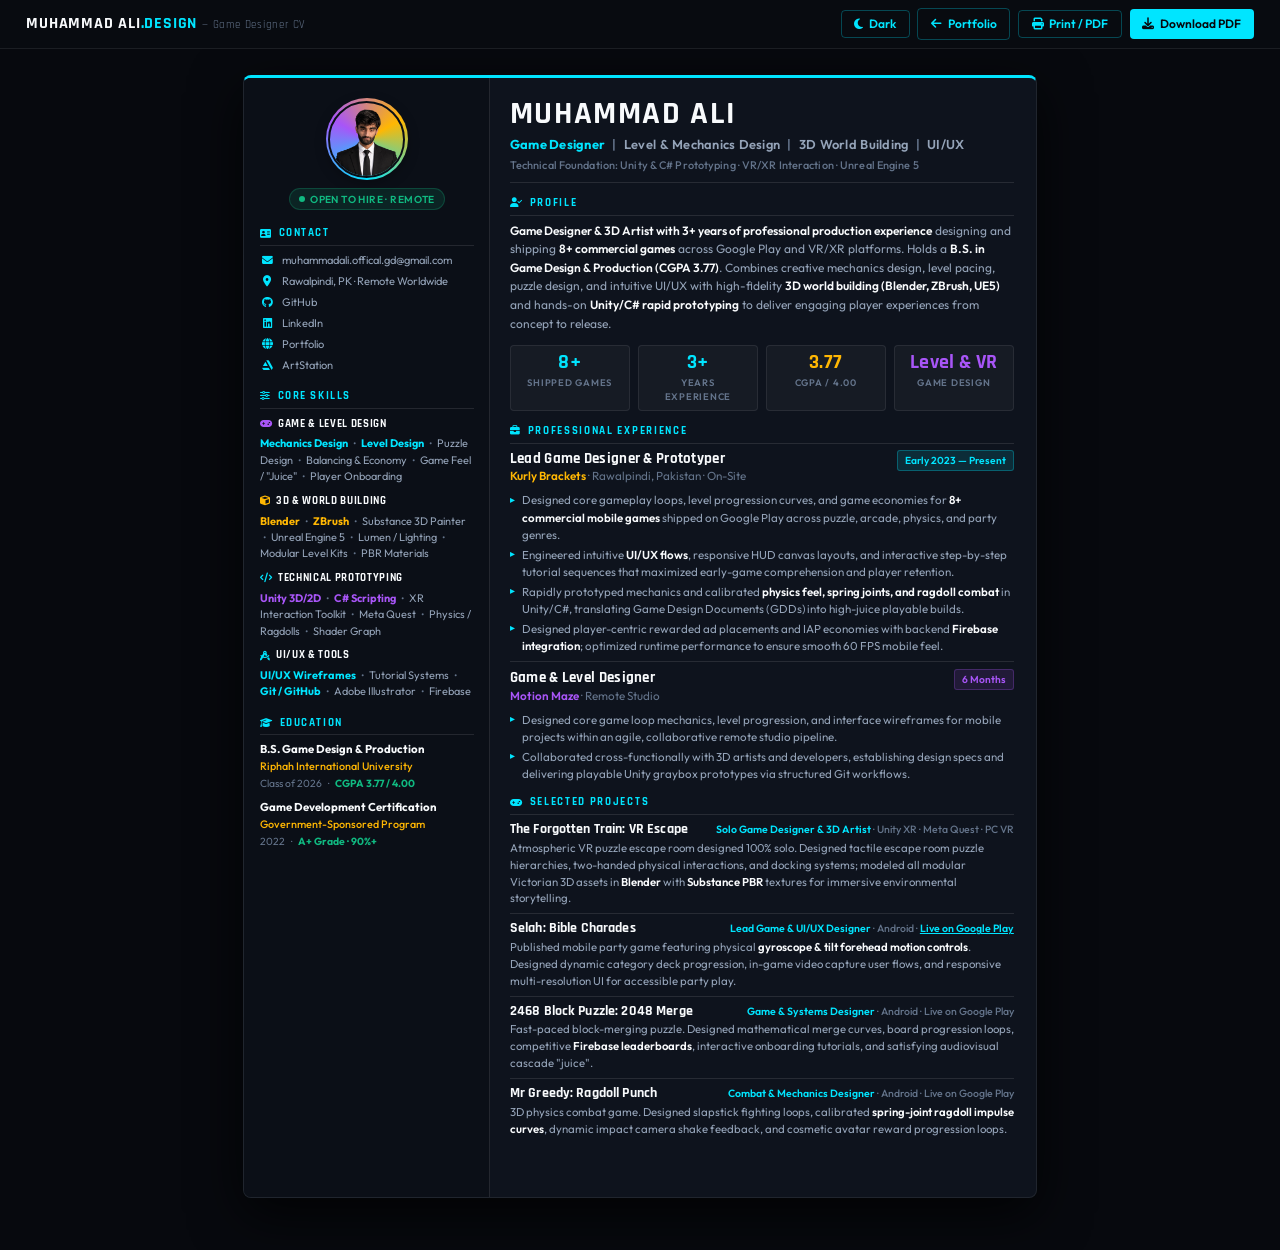
==== commit 8f08f735: "Refocus CV on Game Design, Mechanics & 3D World Building" ====
--- a/cv.html
+++ b/cv.html
@@ -3,8 +3,8 @@
 <head>
   <meta charset="UTF-8">
   <meta name="viewport" content="width=device-width, initial-scale=1.0">
-  <meta name="description" content="Muhammad Ali — Game Developer | Unity & C# | VR/XR | Gameplay Systems. Professional Curriculum Vitae.">
-  <title>Muhammad Ali — Game Developer CV</title>
+  <meta name="description" content="Muhammad Ali — Game Designer &amp; 3D Artist | Level &amp; Mechanics Design, 3D World Building, UI/UX &amp; Technical Prototyping. Professional Curriculum Vitae.">
+  <title>Muhammad Ali — Game Designer &amp; 3D Artist CV</title>
 
   <!-- Early Theme Detection to match portfolio and prevent FOUC -->
   <script>
@@ -862,7 +862,7 @@
 
   <!-- WEB-ONLY ACTION BAR -->
   <header class="web-bar" aria-label="Page controls">
-    <div class="web-bar-brand">MUHAMMAD ALI<span>.DEV</span> <span style="color:var(--t-dim);font-weight:400;font-size:0.75rem;">— Résumé</span></div>
+    <div class="web-bar-brand">MUHAMMAD ALI<span>.DESIGN</span> <span style="color:var(--t-dim);font-weight:400;font-size:0.75rem;">— Game Designer CV</span></div>
     <div class="web-bar-actions">
       <button class="wb-btn wb-outline" id="theme-toggle" title="Toggle Dark / Light Mode" aria-label="Toggle Theme">
         <i class="fa-solid fa-moon" id="theme-icon"></i>
@@ -930,56 +930,55 @@
         <section aria-labelledby="sb-skills">
           <h2 class="sb-label" id="sb-skills"><i class="fa-solid fa-sliders"></i> Core Skills</h2>
 
-          <!-- Game Development -->
+          <!-- Game & Level Design -->
           <div class="skill-group">
-            <div class="skill-group-name"><i class="fa-solid fa-gamepad"></i> Game Development</div>
+            <div class="skill-group-name"><i class="fa-solid fa-gamepad"></i> Game &amp; Level Design</div>
             <p class="skill-desc">
-              <span class="sk-pri">Unity 3D/2D</span> <span class="sk-dot">•</span>
-              <span class="sk-pri">C#</span> <span class="sk-dot">•</span>
-              <span>Gameplay Systems</span> <span class="sk-dot">•</span>
-              <span>UI/UX</span> <span class="sk-dot">•</span>
-              <span>Physics</span> <span class="sk-dot">•</span>
-              <span>Optimization</span> <span class="sk-dot">•</span>
-              <span>Tutorial Systems</span>
+              <span class="sk-pri">Mechanics Design</span> <span class="sk-dot">•</span>
+              <span class="sk-pri">Level Design</span> <span class="sk-dot">•</span>
+              <span>Puzzle Design</span> <span class="sk-dot">•</span>
+              <span>Balancing &amp; Economy</span> <span class="sk-dot">•</span>
+              <span>Game Feel / "Juice"</span> <span class="sk-dot">•</span>
+              <span>Player Onboarding</span>
             </p>
           </div>
 
-          <!-- VR / XR -->
+          <!-- 3D & World Building -->
           <div class="skill-group">
-            <div class="skill-group-name"><i class="fa-solid fa-vr-cardboard"></i> VR / XR</div>
-            <p class="skill-desc">
-              <span class="sk-purple">XR Interaction Toolkit</span> <span class="sk-dot">•</span>
-              <span class="sk-purple">Meta Quest</span> <span class="sk-dot">•</span>
-              <span>VR Interaction</span> <span class="sk-dot">•</span>
-              <span>Physics Hands</span> <span class="sk-dot">•</span>
-              <span>Socket / Docking Systems</span>
-            </p>
-          </div>
-
-          <!-- 3D / Technical Art -->
-          <div class="skill-group">
-            <div class="skill-group-name"><i class="fa-solid fa-cube"></i> 3D / Technical Art</div>
+            <div class="skill-group-name"><i class="fa-solid fa-cube"></i> 3D &amp; World Building</div>
             <p class="skill-desc">
               <span class="sk-amber">Blender</span> <span class="sk-dot">•</span>
               <span class="sk-amber">ZBrush</span> <span class="sk-dot">•</span>
               <span>Substance 3D Painter</span> <span class="sk-dot">•</span>
               <span>Unreal Engine 5</span> <span class="sk-dot">•</span>
-              <span>UV Unwrapping</span> <span class="sk-dot">•</span>
-              <span>PBR</span> <span class="sk-dot">•</span>
-              <span>Unity HDRP/URP</span> <span class="sk-dot">•</span>
-              <span>Shader Graph</span> <span class="sk-dot">•</span>
-              <span>Normal Baking</span>
+              <span>Lumen / Lighting</span> <span class="sk-dot">•</span>
+              <span>Modular Level Kits</span> <span class="sk-dot">•</span>
+              <span>PBR Materials</span>
             </p>
           </div>
 
-          <!-- Tools / Services -->
+          <!-- Technical Prototyping -->
           <div class="skill-group">
-            <div class="skill-group-name"><i class="fa-solid fa-screwdriver-wrench"></i> Tools / Services</div>
+            <div class="skill-group-name"><i class="fa-solid fa-code"></i> Technical Prototyping</div>
             <p class="skill-desc">
-              <span class="sk-pri">Firebase</span> <span class="sk-dot">•</span>
-              <span>AdMob</span> <span class="sk-dot">•</span>
+              <span class="sk-purple">Unity 3D/2D</span> <span class="sk-dot">•</span>
+              <span class="sk-purple">C# Scripting</span> <span class="sk-dot">•</span>
+              <span>XR Interaction Toolkit</span> <span class="sk-dot">•</span>
+              <span>Meta Quest</span> <span class="sk-dot">•</span>
+              <span>Physics / Ragdolls</span> <span class="sk-dot">•</span>
+              <span>Shader Graph</span>
+            </p>
+          </div>
+
+          <!-- UI/UX & Tools -->
+          <div class="skill-group">
+            <div class="skill-group-name"><i class="fa-solid fa-compass-drafting"></i> UI/UX &amp; Tools</div>
+            <p class="skill-desc">
+              <span class="sk-pri">UI/UX Wireframes</span> <span class="sk-dot">•</span>
+              <span>Tutorial Systems</span> <span class="sk-dot">•</span>
               <span class="sk-pri">Git / GitHub</span> <span class="sk-dot">•</span>
-              <span>Adobe Illustrator</span>
+              <span>Adobe Illustrator</span> <span class="sk-dot">•</span>
+              <span>Firebase</span>
             </p>
           </div>
         </section>
@@ -1016,10 +1015,10 @@
         <header class="cv-header">
           <h1 class="cv-name">MUHAMMAD ALI</h1>
           <p class="cv-title">
-            <strong>Game Developer</strong> <span class="title-sep">|</span> Unity &amp; C# <span class="title-sep">|</span> VR/XR <span class="title-sep">|</span> Gameplay Systems
+            <strong>Game Designer</strong> <span class="title-sep">|</span> Level &amp; Mechanics Design <span class="title-sep">|</span> 3D World Building <span class="title-sep">|</span> UI/UX
           </p>
           <p class="cv-subtitle">
-            Secondary Specialization: 3D &amp; Technical Art (Blender · ZBrush · PBR Pipelines)
+            Technical Foundation: Unity &amp; C# Prototyping · VR/XR Interaction · Unreal Engine 5
           </p>
         </header>
 
@@ -1027,7 +1026,7 @@
         <section aria-labelledby="sec-profile">
           <h2 class="sec-label" id="sec-profile"><i class="fa-solid fa-user-check"></i> Profile</h2>
           <p class="summary-text">
-            <strong>Game Developer with 3+ years of professional experience</strong> building and shipping <strong>8+ commercial games</strong> across Google Play and VR/XR platforms. Specialized in <strong>Unity, C#, modular gameplay systems, physics, and mobile optimization</strong>, supported by a proven foundation in <strong>3D &amp; technical art (Blender, ZBrush, Substance PBR)</strong> for complete end-to-end game production.
+            <strong>Game Designer &amp; 3D Artist with 3+ years of professional production experience</strong> designing and shipping <strong>8+ commercial games</strong> across Google Play and VR/XR platforms. Holds a <strong>B.S. in Game Design &amp; Production (CGPA 3.77)</strong>. Combines creative mechanics design, level pacing, puzzle design, and intuitive UI/UX with high-fidelity <strong>3D world building (Blender, ZBrush, UE5)</strong> and hands-on <strong>Unity/C# rapid prototyping</strong> to deliver engaging player experiences from concept to release.
           </p>
         </section>
 
@@ -1047,8 +1046,8 @@
               <div class="hl-desc">CGPA / 4.00</div>
             </div>
             <div class="hl-card">
-              <div class="hl-num hl-purple">VR / XR</div>
-              <div class="hl-desc">Meta Quest</div>
+              <div class="hl-num hl-purple">Level &amp; VR</div>
+              <div class="hl-desc">Game Design</div>
             </div>
           </div>
         </section>
@@ -1061,16 +1060,16 @@
           <div class="exp-block">
             <div class="exp-header">
               <div>
-                <h3 class="exp-role">Game Developer</h3>
+                <h3 class="exp-role">Lead Game Designer &amp; Prototyper</h3>
                 <p class="exp-company">Kurly Brackets <span>· Rawalpindi, Pakistan · On-Site</span></p>
               </div>
               <span class="exp-date">Early 2023 — Present</span>
             </div>
             <ul class="exp-bullets">
-              <li>Shipped <strong>8+ commercial mobile games</strong> on Google Play, driving the full cycle from gameplay prototyping and mechanics design to store release across puzzle, arcade, physics, and party genres.</li>
-              <li>Architected modular <strong>Unity/C# gameplay systems</strong>, including state machines, character controllers, physics-driven interactions, and tuned ragdoll combat behaviors.</li>
-              <li>Engineered dynamic <strong>UI/UX systems</strong> with responsive multi-resolution canvas scaling and interactive step-by-step tutorial onboarding flows.</li>
-              <li>Integrated <strong>Firebase Realtime Database</strong> (leaderboards, authentication) and monetization stacks (<strong>AdMob, IAP</strong>); optimized mobile runtime through draw-call batching and profiler analysis.</li>
+              <li>Designed core gameplay loops, level progression curves, and game economies for <strong>8+ commercial mobile games</strong> shipped on Google Play across puzzle, arcade, physics, and party genres.</li>
+              <li>Engineered intuitive <strong>UI/UX flows</strong>, responsive HUD canvas layouts, and interactive step-by-step tutorial sequences that maximized early-game comprehension and player retention.</li>
+              <li>Rapidly prototyped mechanics and calibrated <strong>physics feel, spring joints, and ragdoll combat</strong> in Unity/C#, translating Game Design Documents (GDDs) into high-juice playable builds.</li>
+              <li>Designed player-centric rewarded ad placements and IAP economies with backend <strong>Firebase integration</strong>; optimized runtime performance to ensure smooth 60 FPS mobile feel.</li>
             </ul>
           </div>
 
@@ -1080,14 +1079,14 @@
           <div class="exp-block">
             <div class="exp-header">
               <div>
-                <h3 class="exp-role">Game Developer</h3>
+                <h3 class="exp-role">Game &amp; Level Designer</h3>
                 <p class="exp-company" style="color:var(--purple);">Motion Maze <span>· Remote Studio</span></p>
               </div>
               <span class="exp-date exp-date-purple">6 Months</span>
             </div>
             <ul class="exp-bullets">
-              <li>Programmed core <strong>gameplay mechanics, UI systems</strong>, and game logic for mobile projects within an agile, collaborative remote team pipeline.</li>
-              <li>Coordinated cross-functionally with 3D artists and game designers, delivering versioned feature builds through structured Git version control workflows.</li>
+              <li>Designed core game loop mechanics, level progression, and interface wireframes for mobile projects within an agile, collaborative remote studio pipeline.</li>
+              <li>Collaborated cross-functionally with 3D artists and developers, establishing design specs and delivering playable Unity graybox prototypes via structured Git workflows.</li>
             </ul>
           </div>
         </section>
@@ -1100,10 +1099,10 @@
           <div class="proj-block">
             <div class="proj-header">
               <h3 class="proj-name">The Forgotten Train: VR Escape</h3>
-              <span class="proj-meta"><strong>Solo Developer &amp; 3D Artist</strong> · Unity XR · Meta Quest · PC VR</span>
+              <span class="proj-meta"><strong>Solo Game Designer &amp; 3D Artist</strong> · Unity XR · Meta Quest · PC VR</span>
             </div>
             <p class="proj-desc">
-              Atmospheric VR puzzle escape room built 100% solo in <strong>Unity XR</strong>. Engineered two-handed physics interactions, socket/docking systems, and valve puzzles; created all 3D modular assets in <strong>Blender</strong> with <strong>Substance PBR</strong> texturing.
+              Atmospheric VR puzzle escape room designed 100% solo. Designed tactile escape room puzzle hierarchies, two-handed physical interactions, and docking systems; modeled all modular Victorian 3D assets in <strong>Blender</strong> with <strong>Substance PBR</strong> textures for immersive environmental storytelling.
             </p>
           </div>
 
@@ -1113,10 +1112,10 @@
           <div class="proj-block">
             <div class="proj-header">
               <h3 class="proj-name">Selah: Bible Charades</h3>
-              <span class="proj-meta"><strong>Lead Unity Developer</strong> · Android · <a href="https://play.google.com/store/apps/details?id=com.selah.bible.headsup.quiz.games" target="_blank" rel="noopener noreferrer" class="proj-link">Live on Google Play</a></span>
+              <span class="proj-meta"><strong>Lead Game &amp; UI/UX Designer</strong> · Android · <a href="https://play.google.com/store/apps/details?id=com.selah.bible.headsup.quiz.games" target="_blank" rel="noopener noreferrer" class="proj-link">Live on Google Play</a></span>
             </div>
             <p class="proj-desc">
-              Published mobile party game featuring custom <strong>gyroscope &amp; tilt forehead motion controls</strong>, dynamic cloud-updated card decks, in-game video recording, and responsive multi-resolution UI.
+              Published mobile party game featuring physical <strong>gyroscope &amp; tilt forehead motion controls</strong>. Designed dynamic category deck progression, in-game video capture user flows, and responsive multi-resolution UI for accessible party play.
             </p>
           </div>
 
@@ -1126,10 +1125,10 @@
           <div class="proj-block">
             <div class="proj-header">
               <h3 class="proj-name">2468 Block Puzzle: 2048 Merge</h3>
-              <span class="proj-meta"><strong>Gameplay &amp; Backend Developer</strong> · Android · Live on Google Play</span>
+              <span class="proj-meta"><strong>Game &amp; Systems Designer</strong> · Android · Live on Google Play</span>
             </div>
             <p class="proj-desc">
-              Fast-paced block-merging puzzle with <strong>Firebase Realtime Database</strong> leaderboards, user authentication, interactive onboarding tutorial, and <strong>AdMob / IAP</strong> monetization.
+              Fast-paced block-merging puzzle. Designed mathematical merge curves, board progression loops, competitive <strong>Firebase leaderboards</strong>, interactive onboarding tutorials, and satisfying audiovisual cascade "juice".
             </p>
           </div>
 
@@ -1139,10 +1138,10 @@
           <div class="proj-block">
             <div class="proj-header">
               <h3 class="proj-name">Mr Greedy: Ragdoll Punch</h3>
-              <span class="proj-meta"><strong>Core Gameplay &amp; Physics Developer</strong> · Android · Live on Google Play</span>
+              <span class="proj-meta"><strong>Combat &amp; Mechanics Designer</strong> · Android · Live on Google Play</span>
             </div>
             <p class="proj-desc">
-              3D physics combat title implementing tuned <strong>spring-joint ragdoll mechanics</strong>, impulse hit reactions, dynamic camera shakes, and cosmetic unlock reward systems.
+              3D physics combat game. Designed slapstick fighting loops, calibrated <strong>spring-joint ragdoll impulse curves</strong>, dynamic impact camera shake feedback, and cosmetic avatar reward progression loops.
             </p>
           </div>
 
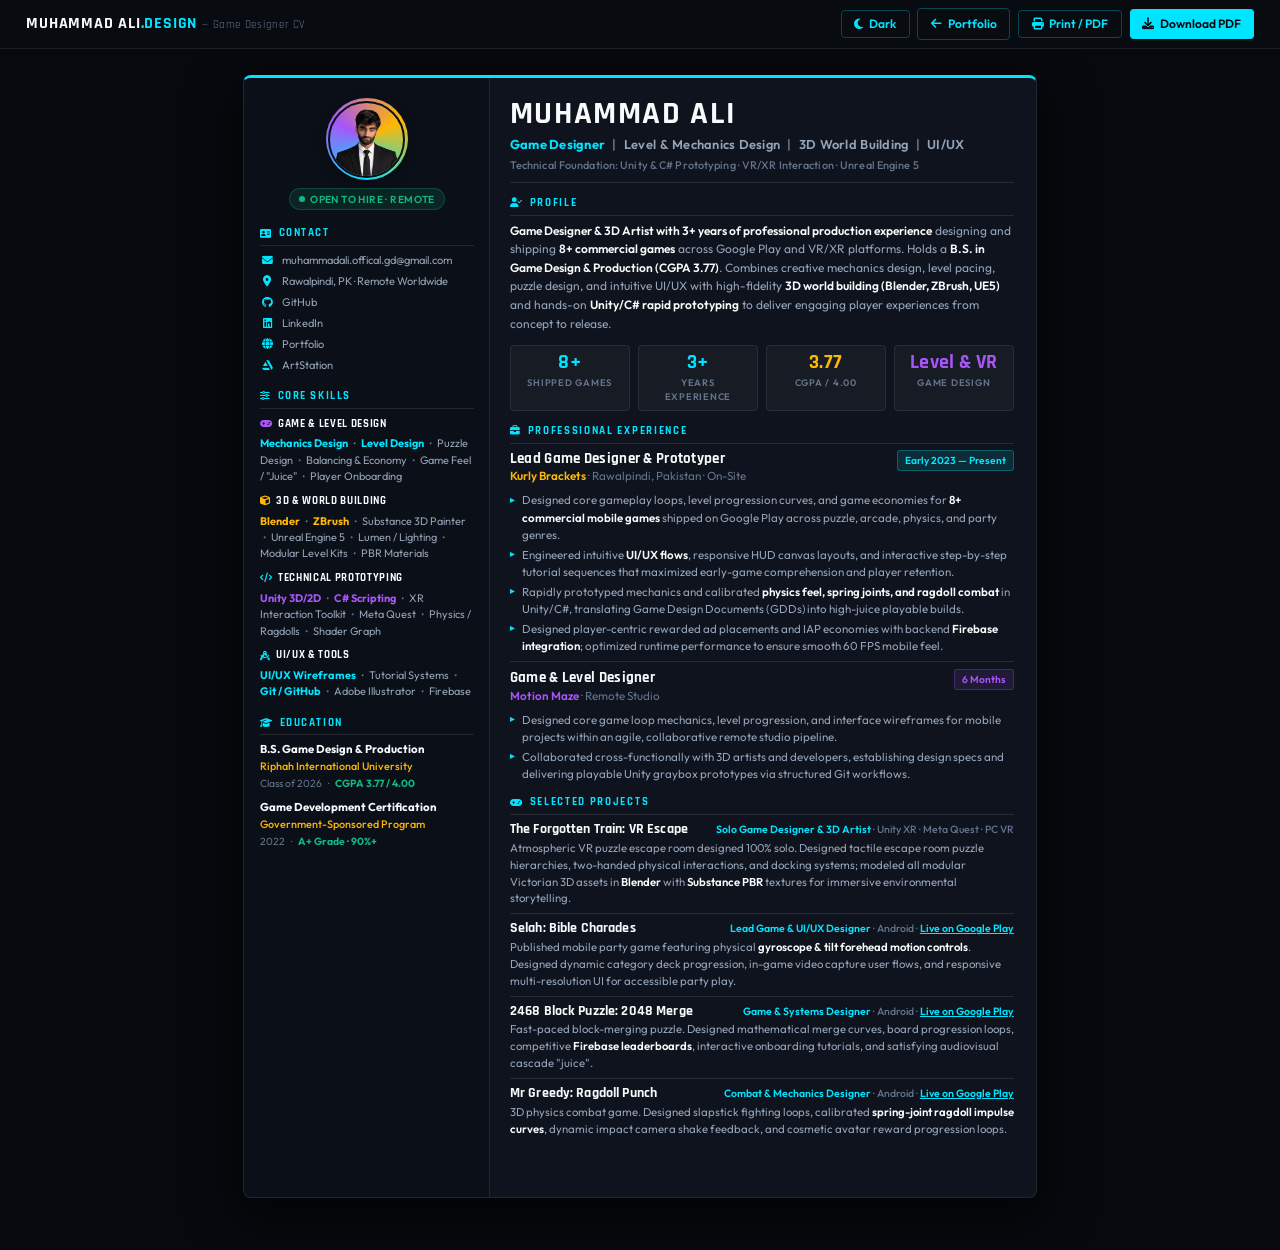
==== commit 6202cd11: "Add clickable Play Store links for 2468 Block Puzzle and Mr Greedy to CV and portfolio" ====
--- a/cv.html
+++ b/cv.html
@@ -4,6 +4,9 @@
   <meta charset="UTF-8">
   <meta name="viewport" content="width=device-width, initial-scale=1.0">
   <meta name="description" content="Muhammad Ali — Game Designer &amp; 3D Artist | Level &amp; Mechanics Design, 3D World Building, UI/UX &amp; Technical Prototyping. Professional Curriculum Vitae.">
+  <meta http-equiv="Cache-Control" content="no-cache, no-store, must-revalidate">
+  <meta http-equiv="Pragma" content="no-cache">
+  <meta http-equiv="Expires" content="0">
   <title>Muhammad Ali — Game Designer &amp; 3D Artist CV</title>
 
   <!-- Early Theme Detection to match portfolio and prevent FOUC -->
@@ -870,7 +873,7 @@
       </button>
       <a href="index.html" class="wb-btn wb-outline"><i class="fa-solid fa-arrow-left"></i> Portfolio</a>
       <button class="wb-btn wb-outline" onclick="window.print()"><i class="fa-solid fa-print"></i> Print / PDF</button>
-      <a href="assets/Muhammad_Ali_Resume.pdf" class="wb-btn wb-solid" download><i class="fa-solid fa-download"></i> Download PDF</a>
+      <a href="assets/Muhammad_Ali_Resume.pdf?v=designer" class="wb-btn wb-solid" download="Muhammad_Ali_Resume.pdf"><i class="fa-solid fa-download"></i> Download PDF</a>
     </div>
   </header>
 
@@ -1125,7 +1128,7 @@
           <div class="proj-block">
             <div class="proj-header">
               <h3 class="proj-name">2468 Block Puzzle: 2048 Merge</h3>
-              <span class="proj-meta"><strong>Game &amp; Systems Designer</strong> · Android · Live on Google Play</span>
+              <span class="proj-meta"><strong>Game &amp; Systems Designer</strong> · Android · <a href="https://play.google.com/store/apps/details?id=com.kurlybrackets.merge2048" target="_blank" rel="noopener noreferrer" class="proj-link">Live on Google Play</a></span>
             </div>
             <p class="proj-desc">
               Fast-paced block-merging puzzle. Designed mathematical merge curves, board progression loops, competitive <strong>Firebase leaderboards</strong>, interactive onboarding tutorials, and satisfying audiovisual cascade "juice".
@@ -1138,7 +1141,7 @@
           <div class="proj-block">
             <div class="proj-header">
               <h3 class="proj-name">Mr Greedy: Ragdoll Punch</h3>
-              <span class="proj-meta"><strong>Combat &amp; Mechanics Designer</strong> · Android · Live on Google Play</span>
+              <span class="proj-meta"><strong>Combat &amp; Mechanics Designer</strong> · Android · <a href="https://play.google.com/store/apps/details?id=com.mrgreedy.ragdollpunch" target="_blank" rel="noopener noreferrer" class="proj-link">Live on Google Play</a></span>
             </div>
             <p class="proj-desc">
               3D physics combat game. Designed slapstick fighting loops, calibrated <strong>spring-joint ragdoll impulse curves</strong>, dynamic impact camera shake feedback, and cosmetic avatar reward progression loops.
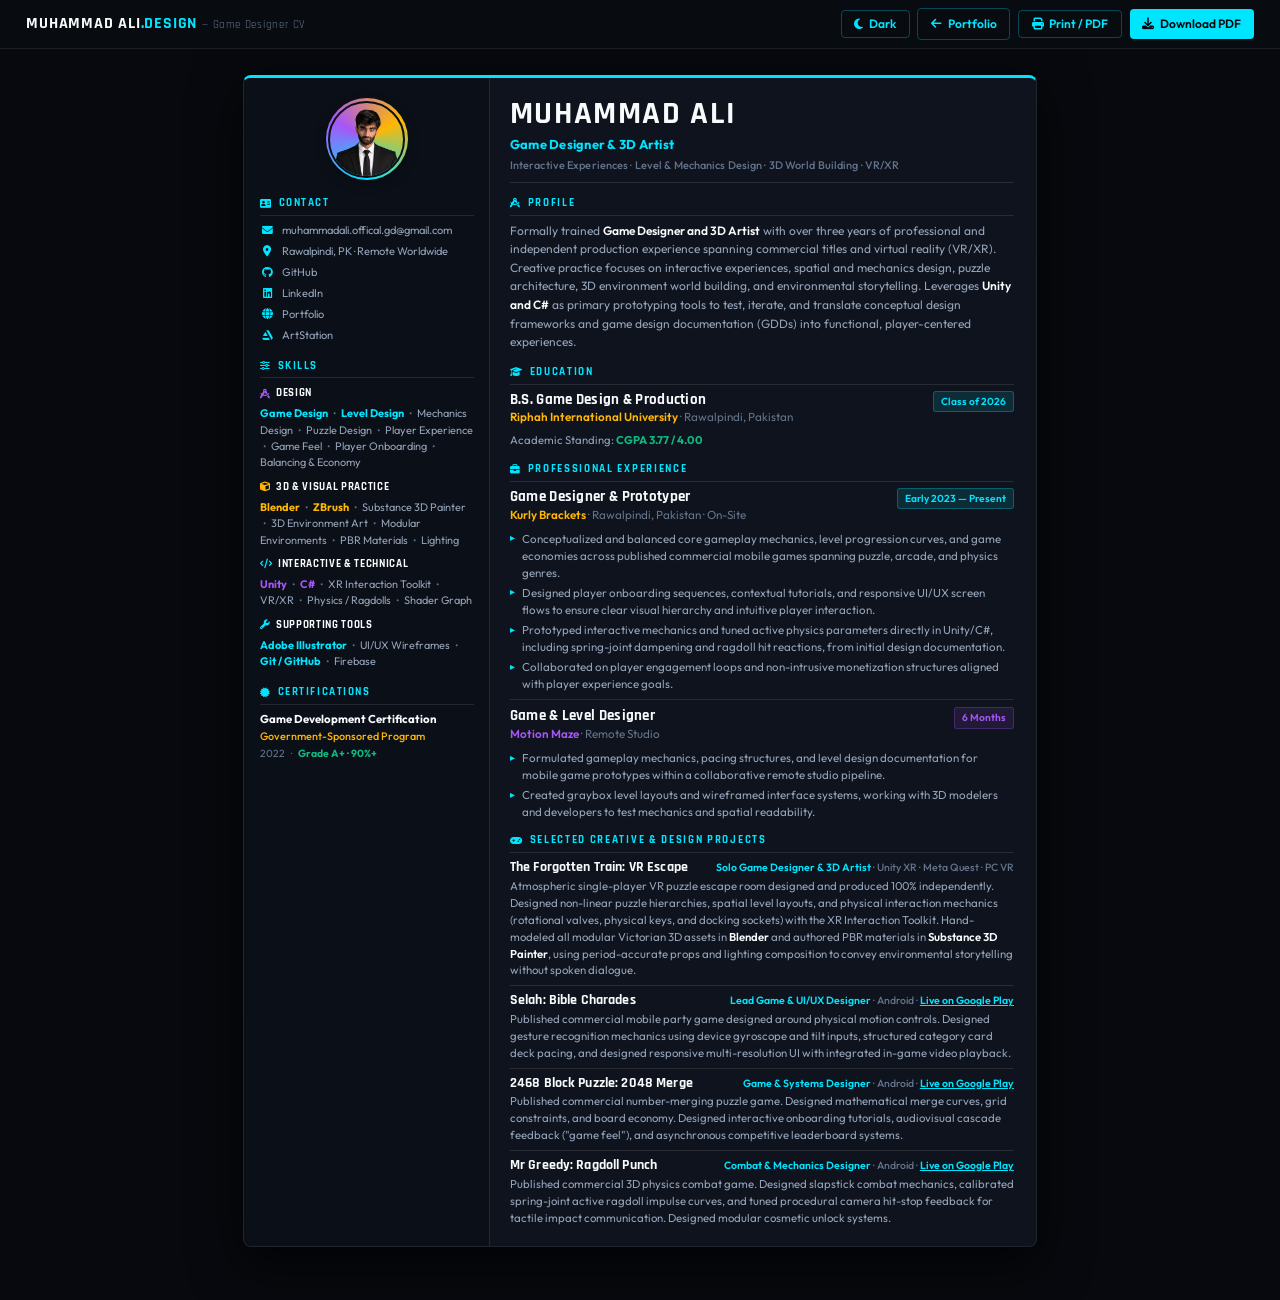
==== commit b7b74401: "Revise CV for DAAD Study Scholarship in Fine Art, Design & Film" ====
--- a/cv.html
+++ b/cv.html
@@ -3,7 +3,7 @@
 <head>
   <meta charset="UTF-8">
   <meta name="viewport" content="width=device-width, initial-scale=1.0">
-  <meta name="description" content="Muhammad Ali — Game Designer &amp; 3D Artist | Level &amp; Mechanics Design, 3D World Building, UI/UX &amp; Technical Prototyping. Professional Curriculum Vitae.">
+  <meta name="description" content="Muhammad Ali — Game Designer &amp; 3D Artist | Interactive Experiences · Level &amp; Mechanics Design · 3D World Building · VR/XR. Curriculum Vitae.">
   <meta http-equiv="Cache-Control" content="no-cache, no-store, must-revalidate">
   <meta http-equiv="Pragma" content="no-cache">
   <meta http-equiv="Expires" content="0">
@@ -885,16 +885,13 @@
            ==================================================== -->
       <aside class="cv-sidebar" aria-label="Candidate details and core competencies">
 
-        <!-- Photo & Availability -->
+        <!-- Photo -->
         <div class="photo-wrap">
           <div class="photo-ring">
             <img src="assets/profile.webp"
                  alt="Muhammad Ali"
                  width="77" height="77"
                  fetchpriority="high">
-          </div>
-          <div class="avail-badge">
-            <span class="avail-dot"></span> Open to Hire · Remote
           </div>
         </div>
 
@@ -929,80 +926,72 @@
           </ul>
         </section>
 
-        <!-- Core Skills -->
+        <!-- Design & Technical Skills -->
         <section aria-labelledby="sb-skills">
-          <h2 class="sb-label" id="sb-skills"><i class="fa-solid fa-sliders"></i> Core Skills</h2>
-
-          <!-- Game & Level Design -->
+          <h2 class="sb-label" id="sb-skills"><i class="fa-solid fa-sliders"></i> Skills</h2>
+
+          <!-- Design -->
           <div class="skill-group">
-            <div class="skill-group-name"><i class="fa-solid fa-gamepad"></i> Game &amp; Level Design</div>
+            <div class="skill-group-name"><i class="fa-solid fa-compass-drafting"></i> Design</div>
             <p class="skill-desc">
-              <span class="sk-pri">Mechanics Design</span> <span class="sk-dot">•</span>
+              <span class="sk-pri">Game Design</span> <span class="sk-dot">•</span>
               <span class="sk-pri">Level Design</span> <span class="sk-dot">•</span>
+              <span>Mechanics Design</span> <span class="sk-dot">•</span>
               <span>Puzzle Design</span> <span class="sk-dot">•</span>
-              <span>Balancing &amp; Economy</span> <span class="sk-dot">•</span>
-              <span>Game Feel / "Juice"</span> <span class="sk-dot">•</span>
-              <span>Player Onboarding</span>
+              <span>Player Experience</span> <span class="sk-dot">•</span>
+              <span>Game Feel</span> <span class="sk-dot">•</span>
+              <span>Player Onboarding</span> <span class="sk-dot">•</span>
+              <span>Balancing &amp; Economy</span>
             </p>
           </div>
 
-          <!-- 3D & World Building -->
+          <!-- 3D & Visual Practice -->
           <div class="skill-group">
-            <div class="skill-group-name"><i class="fa-solid fa-cube"></i> 3D &amp; World Building</div>
+            <div class="skill-group-name"><i class="fa-solid fa-cube"></i> 3D &amp; Visual Practice</div>
             <p class="skill-desc">
               <span class="sk-amber">Blender</span> <span class="sk-dot">•</span>
               <span class="sk-amber">ZBrush</span> <span class="sk-dot">•</span>
               <span>Substance 3D Painter</span> <span class="sk-dot">•</span>
-              <span>Unreal Engine 5</span> <span class="sk-dot">•</span>
-              <span>Lumen / Lighting</span> <span class="sk-dot">•</span>
-              <span>Modular Level Kits</span> <span class="sk-dot">•</span>
-              <span>PBR Materials</span>
+              <span>3D Environment Art</span> <span class="sk-dot">•</span>
+              <span>Modular Environments</span> <span class="sk-dot">•</span>
+              <span>PBR Materials</span> <span class="sk-dot">•</span>
+              <span>Lighting</span>
             </p>
           </div>
 
-          <!-- Technical Prototyping -->
+          <!-- Interactive & Technical -->
           <div class="skill-group">
-            <div class="skill-group-name"><i class="fa-solid fa-code"></i> Technical Prototyping</div>
+            <div class="skill-group-name"><i class="fa-solid fa-code"></i> Interactive &amp; Technical</div>
             <p class="skill-desc">
-              <span class="sk-purple">Unity 3D/2D</span> <span class="sk-dot">•</span>
-              <span class="sk-purple">C# Scripting</span> <span class="sk-dot">•</span>
+              <span class="sk-purple">Unity</span> <span class="sk-dot">•</span>
+              <span class="sk-purple">C#</span> <span class="sk-dot">•</span>
               <span>XR Interaction Toolkit</span> <span class="sk-dot">•</span>
-              <span>Meta Quest</span> <span class="sk-dot">•</span>
+              <span>VR/XR</span> <span class="sk-dot">•</span>
               <span>Physics / Ragdolls</span> <span class="sk-dot">•</span>
               <span>Shader Graph</span>
             </p>
           </div>
 
-          <!-- UI/UX & Tools -->
+          <!-- Supporting Tools -->
           <div class="skill-group">
-            <div class="skill-group-name"><i class="fa-solid fa-compass-drafting"></i> UI/UX &amp; Tools</div>
+            <div class="skill-group-name"><i class="fa-solid fa-wrench"></i> Supporting Tools</div>
             <p class="skill-desc">
-              <span class="sk-pri">UI/UX Wireframes</span> <span class="sk-dot">•</span>
-              <span>Tutorial Systems</span> <span class="sk-dot">•</span>
+              <span class="sk-pri">Adobe Illustrator</span> <span class="sk-dot">•</span>
+              <span>UI/UX Wireframes</span> <span class="sk-dot">•</span>
               <span class="sk-pri">Git / GitHub</span> <span class="sk-dot">•</span>
-              <span>Adobe Illustrator</span> <span class="sk-dot">•</span>
               <span>Firebase</span>
             </p>
           </div>
         </section>
 
-        <!-- Education -->
-        <section aria-labelledby="sb-edu">
-          <h2 class="sb-label" id="sb-edu"><i class="fa-solid fa-graduation-cap"></i> Education</h2>
-
-          <div class="edu-block">
-            <div class="edu-degree">B.S. Game Design &amp; Production</div>
-            <div class="edu-school">Riphah International University</div>
-            <div class="edu-meta">
-              <span>Class of 2026</span> &nbsp;·&nbsp; <span class="edu-gpa">CGPA 3.77 / 4.00</span>
-            </div>
-          </div>
-
+        <!-- Additional Training & Certifications -->
+        <section aria-labelledby="sb-cert">
+          <h2 class="sb-label" id="sb-cert"><i class="fa-solid fa-certificate"></i> Certifications</h2>
           <div class="edu-block">
             <div class="edu-degree">Game Development Certification</div>
             <div class="edu-school">Government-Sponsored Program</div>
             <div class="edu-meta">
-              <span>2022</span> &nbsp;·&nbsp; <span class="edu-gpa">A+ Grade · 90%+</span>
+              <span>2022</span> &nbsp;·&nbsp; <span class="edu-gpa">Grade A+ · 90%+</span>
             </div>
           </div>
         </section>
@@ -1018,40 +1007,35 @@
         <header class="cv-header">
           <h1 class="cv-name">MUHAMMAD ALI</h1>
           <p class="cv-title">
-            <strong>Game Designer</strong> <span class="title-sep">|</span> Level &amp; Mechanics Design <span class="title-sep">|</span> 3D World Building <span class="title-sep">|</span> UI/UX
+            <strong>Game Designer &amp; 3D Artist</strong>
           </p>
           <p class="cv-subtitle">
-            Technical Foundation: Unity &amp; C# Prototyping · VR/XR Interaction · Unreal Engine 5
+            Interactive Experiences · Level &amp; Mechanics Design · 3D World Building · VR/XR
           </p>
         </header>
 
-        <!-- Profile / Summary -->
+        <!-- Academic & Artistic Profile -->
         <section aria-labelledby="sec-profile">
-          <h2 class="sec-label" id="sec-profile"><i class="fa-solid fa-user-check"></i> Profile</h2>
+          <h2 class="sec-label" id="sec-profile"><i class="fa-solid fa-compass-drafting"></i> Profile</h2>
           <p class="summary-text">
-            <strong>Game Designer &amp; 3D Artist with 3+ years of professional production experience</strong> designing and shipping <strong>8+ commercial games</strong> across Google Play and VR/XR platforms. Holds a <strong>B.S. in Game Design &amp; Production (CGPA 3.77)</strong>. Combines creative mechanics design, level pacing, puzzle design, and intuitive UI/UX with high-fidelity <strong>3D world building (Blender, ZBrush, UE5)</strong> and hands-on <strong>Unity/C# rapid prototyping</strong> to deliver engaging player experiences from concept to release.
+            Formally trained <strong>Game Designer and 3D Artist</strong> with over three years of professional and independent production experience spanning commercial titles and virtual reality (VR/XR). Creative practice focuses on interactive experiences, spatial and mechanics design, puzzle architecture, 3D environment world building, and environmental storytelling. Leverages <strong>Unity and C#</strong> as primary prototyping tools to test, iterate, and translate conceptual design frameworks and game design documentation (GDDs) into functional, player-centered experiences.
           </p>
         </section>
 
-        <!-- Key Achievements / Metrics -->
-        <section aria-label="Key Achievements">
-          <div class="highlights">
-            <div class="hl-card">
-              <div class="hl-num">8+</div>
-              <div class="hl-desc">Shipped Games</div>
+        <!-- Education -->
+        <section aria-labelledby="sec-edu">
+          <h2 class="sec-label" id="sec-edu"><i class="fa-solid fa-graduation-cap"></i> Education</h2>
+          <div class="exp-block">
+            <div class="exp-header">
+              <div>
+                <h3 class="exp-role">B.S. Game Design &amp; Production</h3>
+                <p class="exp-company">Riphah International University <span>· Rawalpindi, Pakistan</span></p>
+              </div>
+              <span class="exp-date">Class of 2026</span>
             </div>
-            <div class="hl-card">
-              <div class="hl-num">3+</div>
-              <div class="hl-desc">Years Experience</div>
-            </div>
-            <div class="hl-card">
-              <div class="hl-num hl-amber">3.77</div>
-              <div class="hl-desc">CGPA / 4.00</div>
-            </div>
-            <div class="hl-card">
-              <div class="hl-num hl-purple">Level &amp; VR</div>
-              <div class="hl-desc">Game Design</div>
-            </div>
+            <p style="font-size:0.75rem; color:var(--t-body); margin-top:1px;">
+              Academic Standing: <strong class="edu-gpa" style="color:var(--green);">CGPA 3.77 / 4.00</strong>
+            </p>
           </div>
         </section>
 
@@ -1063,16 +1047,16 @@
           <div class="exp-block">
             <div class="exp-header">
               <div>
-                <h3 class="exp-role">Lead Game Designer &amp; Prototyper</h3>
+                <h3 class="exp-role">Game Designer &amp; Prototyper</h3>
                 <p class="exp-company">Kurly Brackets <span>· Rawalpindi, Pakistan · On-Site</span></p>
               </div>
               <span class="exp-date">Early 2023 — Present</span>
             </div>
             <ul class="exp-bullets">
-              <li>Designed core gameplay loops, level progression curves, and game economies for <strong>8+ commercial mobile games</strong> shipped on Google Play across puzzle, arcade, physics, and party genres.</li>
-              <li>Engineered intuitive <strong>UI/UX flows</strong>, responsive HUD canvas layouts, and interactive step-by-step tutorial sequences that maximized early-game comprehension and player retention.</li>
-              <li>Rapidly prototyped mechanics and calibrated <strong>physics feel, spring joints, and ragdoll combat</strong> in Unity/C#, translating Game Design Documents (GDDs) into high-juice playable builds.</li>
-              <li>Designed player-centric rewarded ad placements and IAP economies with backend <strong>Firebase integration</strong>; optimized runtime performance to ensure smooth 60 FPS mobile feel.</li>
+              <li>Conceptualized and balanced core gameplay mechanics, level progression curves, and game economies across published commercial mobile games spanning puzzle, arcade, and physics genres.</li>
+              <li>Designed player onboarding sequences, contextual tutorials, and responsive UI/UX screen flows to ensure clear visual hierarchy and intuitive player interaction.</li>
+              <li>Prototyped interactive mechanics and tuned active physics parameters directly in Unity/C#, including spring-joint dampening and ragdoll hit reactions, from initial design documentation.</li>
+              <li>Collaborated on player engagement loops and non-intrusive monetization structures aligned with player experience goals.</li>
             </ul>
           </div>
 
@@ -1088,24 +1072,24 @@
               <span class="exp-date exp-date-purple">6 Months</span>
             </div>
             <ul class="exp-bullets">
-              <li>Designed core game loop mechanics, level progression, and interface wireframes for mobile projects within an agile, collaborative remote studio pipeline.</li>
-              <li>Collaborated cross-functionally with 3D artists and developers, establishing design specs and delivering playable Unity graybox prototypes via structured Git workflows.</li>
+              <li>Formulated gameplay mechanics, pacing structures, and level design documentation for mobile game prototypes within a collaborative remote studio pipeline.</li>
+              <li>Created graybox level layouts and wireframed interface systems, working with 3D modelers and developers to test mechanics and spatial readability.</li>
             </ul>
           </div>
         </section>
 
-        <!-- Selected Projects -->
+        <!-- Selected Creative & Design Projects -->
         <section aria-labelledby="sec-proj">
-          <h2 class="sec-label" id="sec-proj"><i class="fa-solid fa-gamepad"></i> Selected Projects</h2>
-
-          <!-- Project 1: The Forgotten Train -->
+          <h2 class="sec-label" id="sec-proj"><i class="fa-solid fa-gamepad"></i> Selected Creative &amp; Design Projects</h2>
+
+          <!-- Project 1: The Forgotten Train (Flagship) -->
           <div class="proj-block">
             <div class="proj-header">
               <h3 class="proj-name">The Forgotten Train: VR Escape</h3>
               <span class="proj-meta"><strong>Solo Game Designer &amp; 3D Artist</strong> · Unity XR · Meta Quest · PC VR</span>
             </div>
             <p class="proj-desc">
-              Atmospheric VR puzzle escape room designed 100% solo. Designed tactile escape room puzzle hierarchies, two-handed physical interactions, and docking systems; modeled all modular Victorian 3D assets in <strong>Blender</strong> with <strong>Substance PBR</strong> textures for immersive environmental storytelling.
+              Atmospheric single-player VR puzzle escape room designed and produced 100% independently. Designed non-linear puzzle hierarchies, spatial level layouts, and physical interaction mechanics (rotational valves, physical keys, and docking sockets) with the XR Interaction Toolkit. Hand-modeled all modular Victorian 3D assets in <strong>Blender</strong> and authored PBR materials in <strong>Substance 3D Painter</strong>, using period-accurate props and lighting composition to convey environmental storytelling without spoken dialogue.
             </p>
           </div>
 
@@ -1118,7 +1102,7 @@
               <span class="proj-meta"><strong>Lead Game &amp; UI/UX Designer</strong> · Android · <a href="https://play.google.com/store/apps/details?id=com.selah.bible.headsup.quiz.games" target="_blank" rel="noopener noreferrer" class="proj-link">Live on Google Play</a></span>
             </div>
             <p class="proj-desc">
-              Published mobile party game featuring physical <strong>gyroscope &amp; tilt forehead motion controls</strong>. Designed dynamic category deck progression, in-game video capture user flows, and responsive multi-resolution UI for accessible party play.
+              Published commercial mobile party game designed around physical motion controls. Designed gesture recognition mechanics using device gyroscope and tilt inputs, structured category card deck pacing, and designed responsive multi-resolution UI with integrated in-game video playback.
             </p>
           </div>
 
@@ -1131,7 +1115,7 @@
               <span class="proj-meta"><strong>Game &amp; Systems Designer</strong> · Android · <a href="https://play.google.com/store/apps/details?id=com.kurlybrackets.merge2048" target="_blank" rel="noopener noreferrer" class="proj-link">Live on Google Play</a></span>
             </div>
             <p class="proj-desc">
-              Fast-paced block-merging puzzle. Designed mathematical merge curves, board progression loops, competitive <strong>Firebase leaderboards</strong>, interactive onboarding tutorials, and satisfying audiovisual cascade "juice".
+              Published commercial number-merging puzzle game. Designed mathematical merge curves, grid constraints, and board economy. Designed interactive onboarding tutorials, audiovisual cascade feedback ("game feel"), and asynchronous competitive leaderboard systems.
             </p>
           </div>
 
@@ -1144,7 +1128,7 @@
               <span class="proj-meta"><strong>Combat &amp; Mechanics Designer</strong> · Android · <a href="https://play.google.com/store/apps/details?id=com.mrgreedy.ragdollpunch" target="_blank" rel="noopener noreferrer" class="proj-link">Live on Google Play</a></span>
             </div>
             <p class="proj-desc">
-              3D physics combat game. Designed slapstick fighting loops, calibrated <strong>spring-joint ragdoll impulse curves</strong>, dynamic impact camera shake feedback, and cosmetic avatar reward progression loops.
+              Published commercial 3D physics combat game. Designed slapstick combat mechanics, calibrated spring-joint active ragdoll impulse curves, and tuned procedural camera hit-stop feedback for tactile impact communication. Designed modular cosmetic unlock systems.
             </p>
           </div>
 
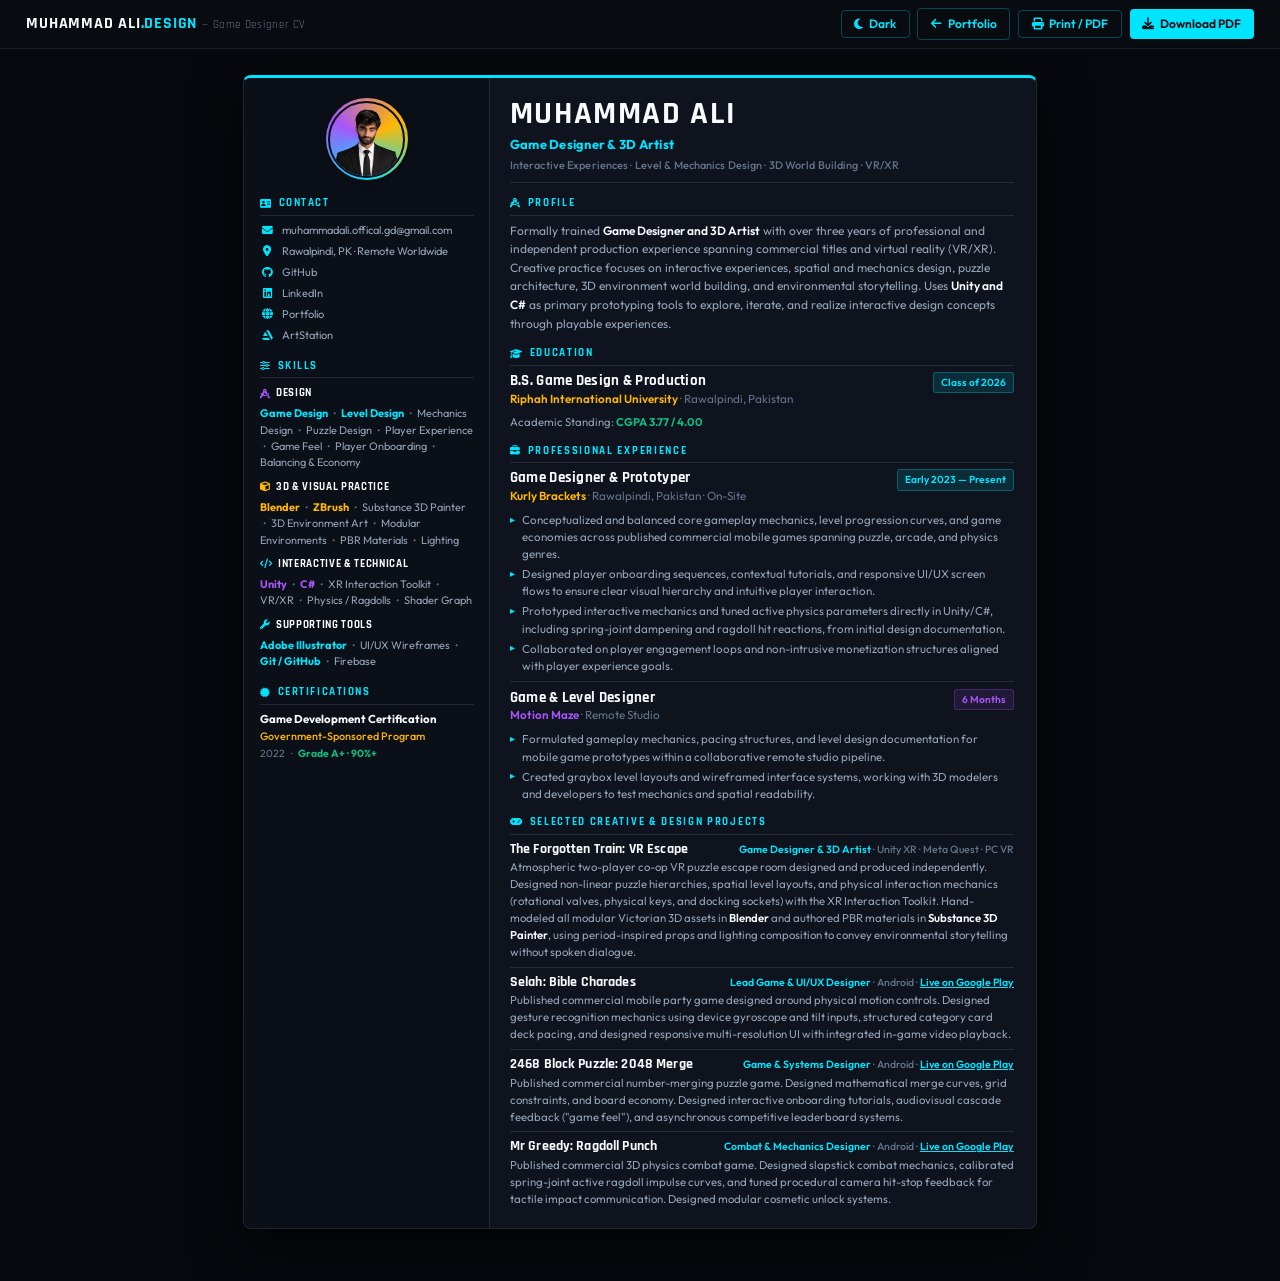
==== commit 0412a484: "Polish CV Profile and The Forgotten Train co-op VR description for DAAD" ====
--- a/cv.html
+++ b/cv.html
@@ -1018,7 +1018,7 @@
         <section aria-labelledby="sec-profile">
           <h2 class="sec-label" id="sec-profile"><i class="fa-solid fa-compass-drafting"></i> Profile</h2>
           <p class="summary-text">
-            Formally trained <strong>Game Designer and 3D Artist</strong> with over three years of professional and independent production experience spanning commercial titles and virtual reality (VR/XR). Creative practice focuses on interactive experiences, spatial and mechanics design, puzzle architecture, 3D environment world building, and environmental storytelling. Leverages <strong>Unity and C#</strong> as primary prototyping tools to test, iterate, and translate conceptual design frameworks and game design documentation (GDDs) into functional, player-centered experiences.
+            Formally trained <strong>Game Designer and 3D Artist</strong> with over three years of professional and independent production experience spanning commercial titles and virtual reality (VR/XR). Creative practice focuses on interactive experiences, spatial and mechanics design, puzzle architecture, 3D environment world building, and environmental storytelling. Uses <strong>Unity and C#</strong> as primary prototyping tools to explore, iterate, and realize interactive design concepts through playable experiences.
           </p>
         </section>
 
@@ -1086,10 +1086,10 @@
           <div class="proj-block">
             <div class="proj-header">
               <h3 class="proj-name">The Forgotten Train: VR Escape</h3>
-              <span class="proj-meta"><strong>Solo Game Designer &amp; 3D Artist</strong> · Unity XR · Meta Quest · PC VR</span>
+              <span class="proj-meta"><strong>Game Designer &amp; 3D Artist</strong> · Unity XR · Meta Quest · PC VR</span>
             </div>
             <p class="proj-desc">
-              Atmospheric single-player VR puzzle escape room designed and produced 100% independently. Designed non-linear puzzle hierarchies, spatial level layouts, and physical interaction mechanics (rotational valves, physical keys, and docking sockets) with the XR Interaction Toolkit. Hand-modeled all modular Victorian 3D assets in <strong>Blender</strong> and authored PBR materials in <strong>Substance 3D Painter</strong>, using period-accurate props and lighting composition to convey environmental storytelling without spoken dialogue.
+              Atmospheric two-player co-op VR puzzle escape room designed and produced independently. Designed non-linear puzzle hierarchies, spatial level layouts, and physical interaction mechanics (rotational valves, physical keys, and docking sockets) with the XR Interaction Toolkit. Hand-modeled all modular Victorian 3D assets in <strong>Blender</strong> and authored PBR materials in <strong>Substance 3D Painter</strong>, using period-inspired props and lighting composition to convey environmental storytelling without spoken dialogue.
             </p>
           </div>
 
